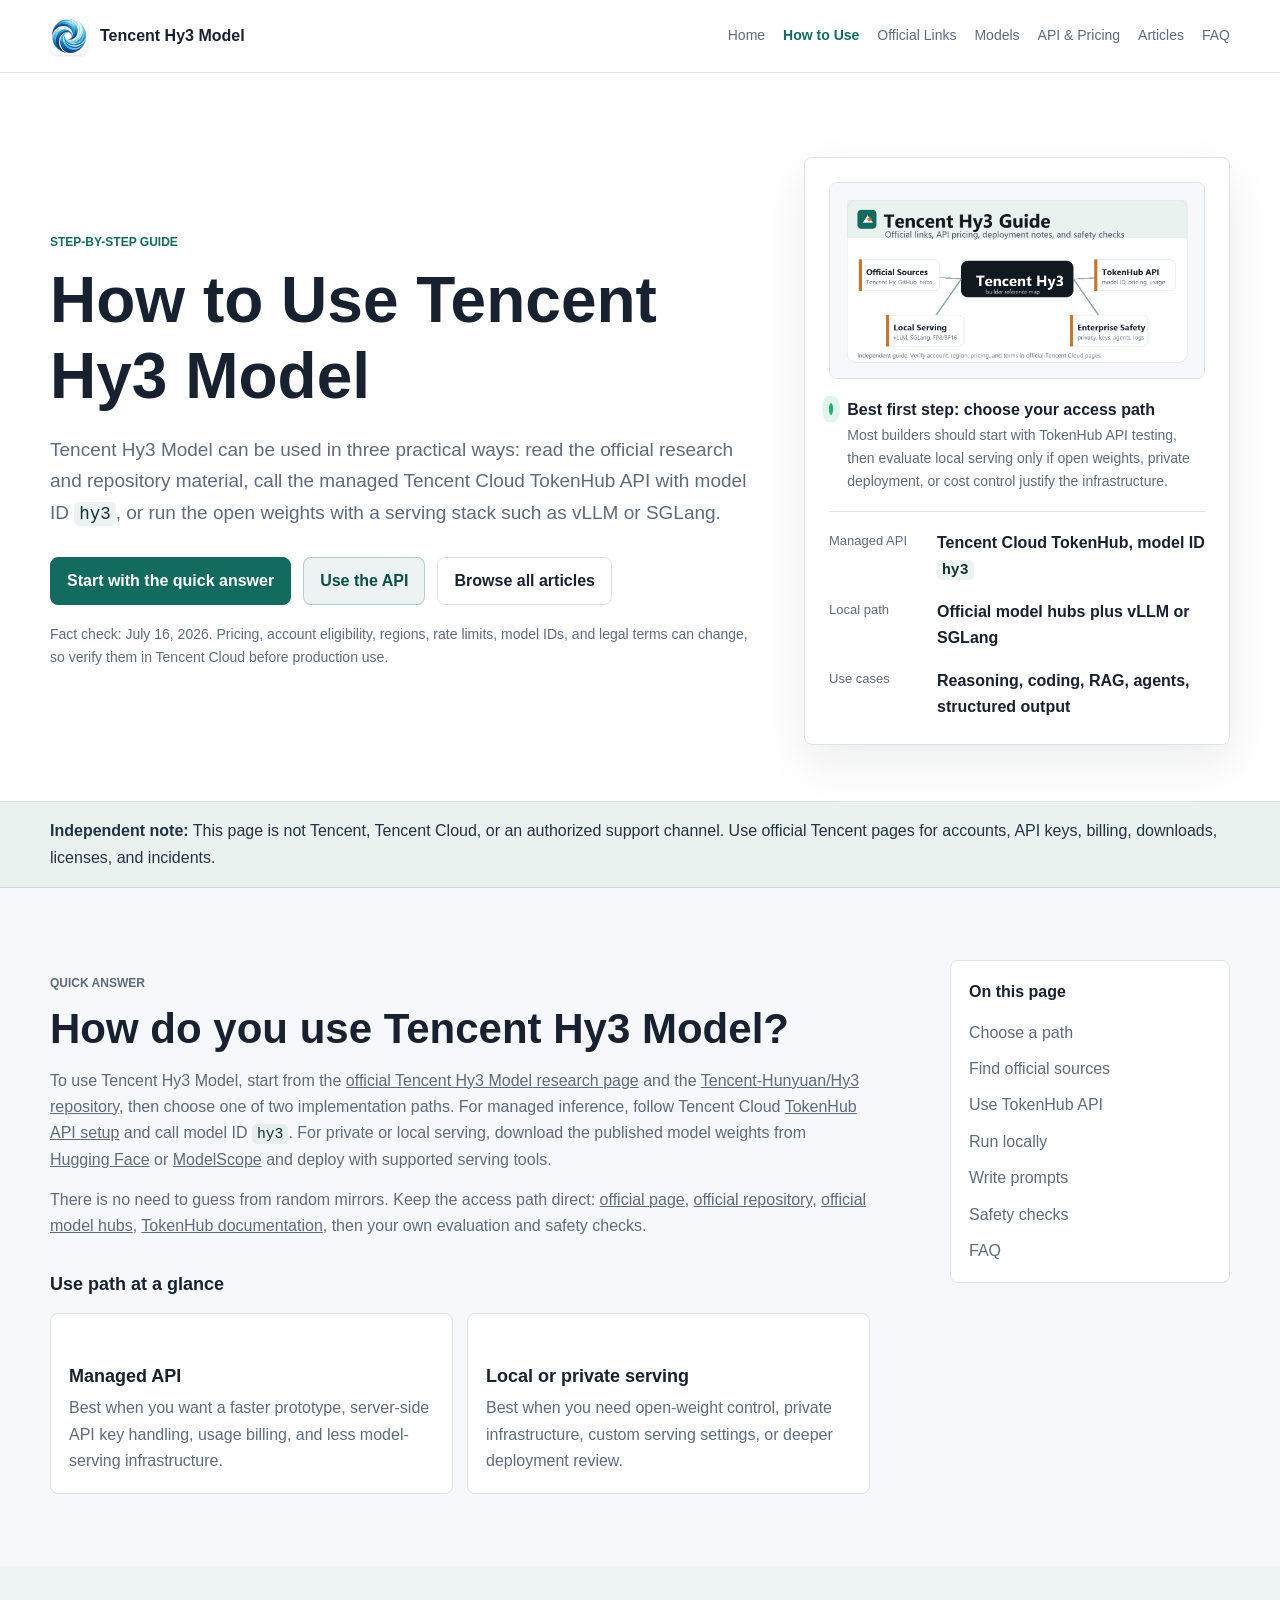
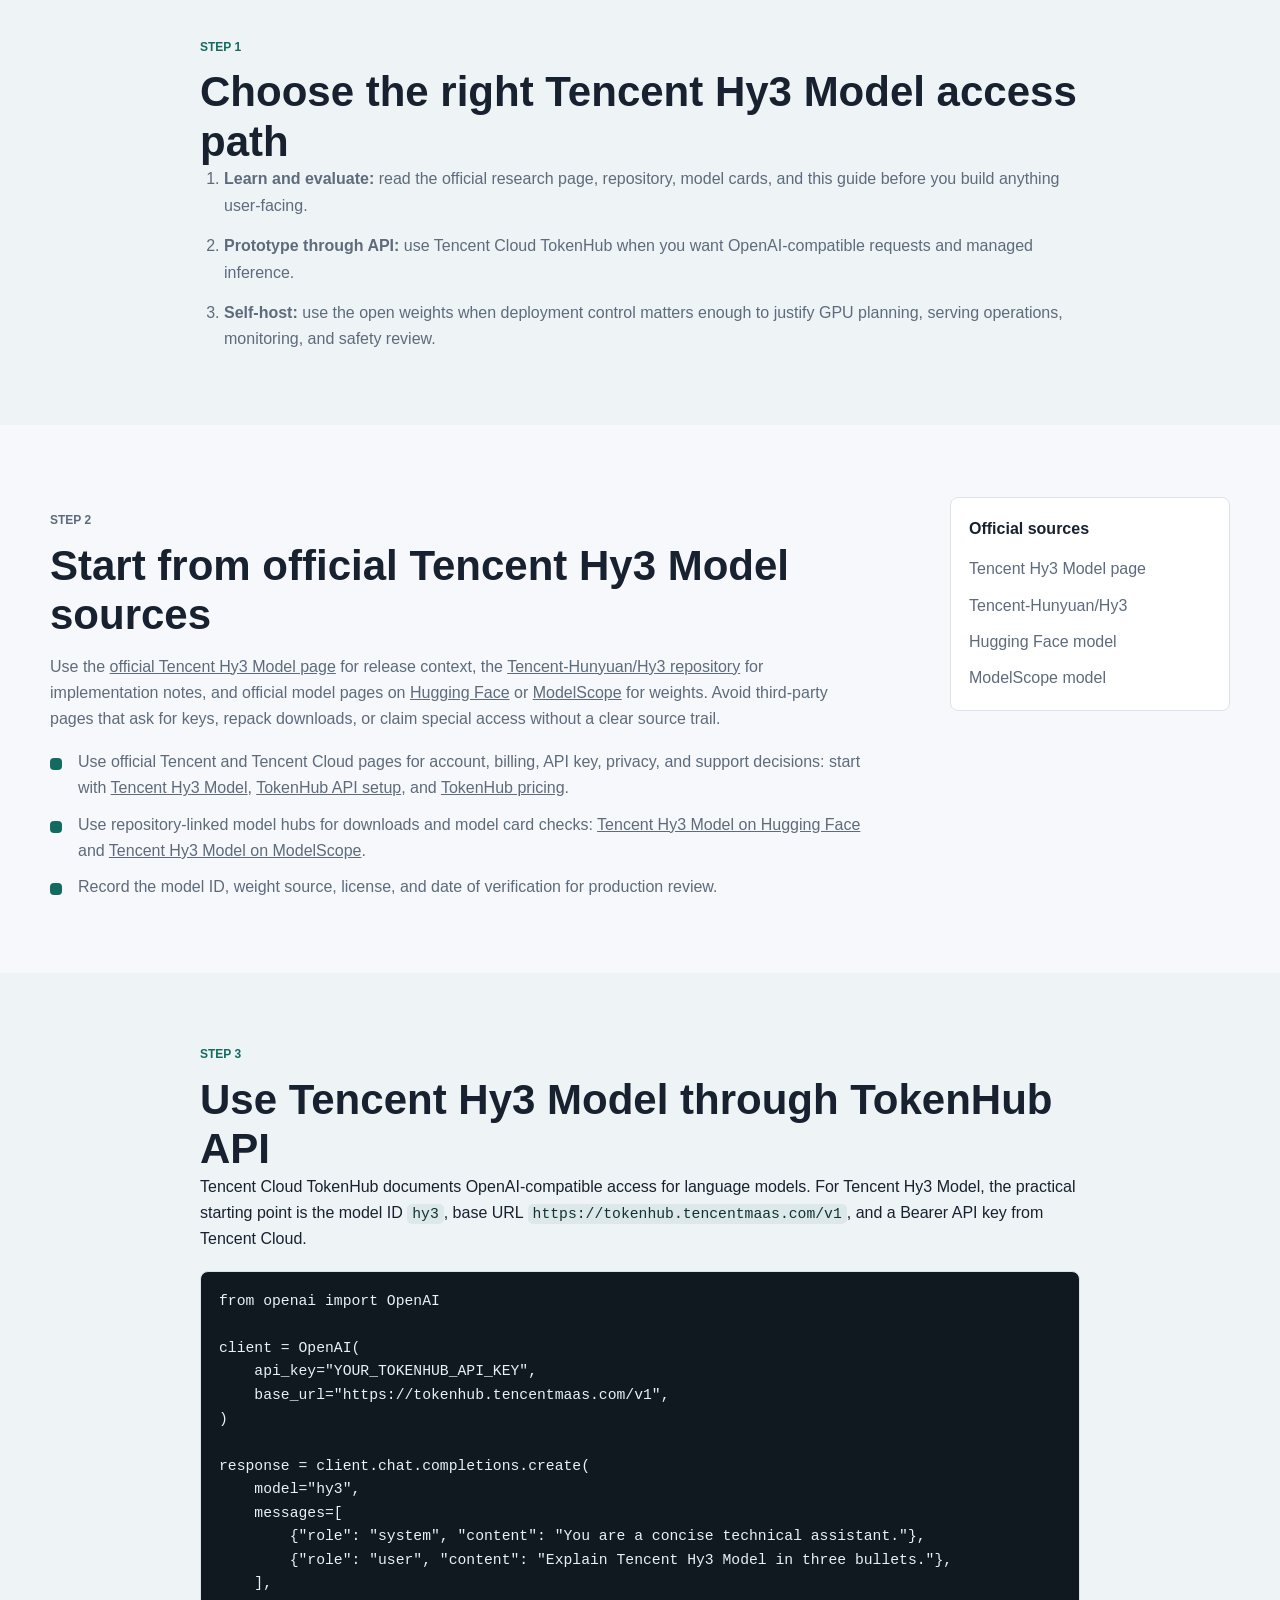
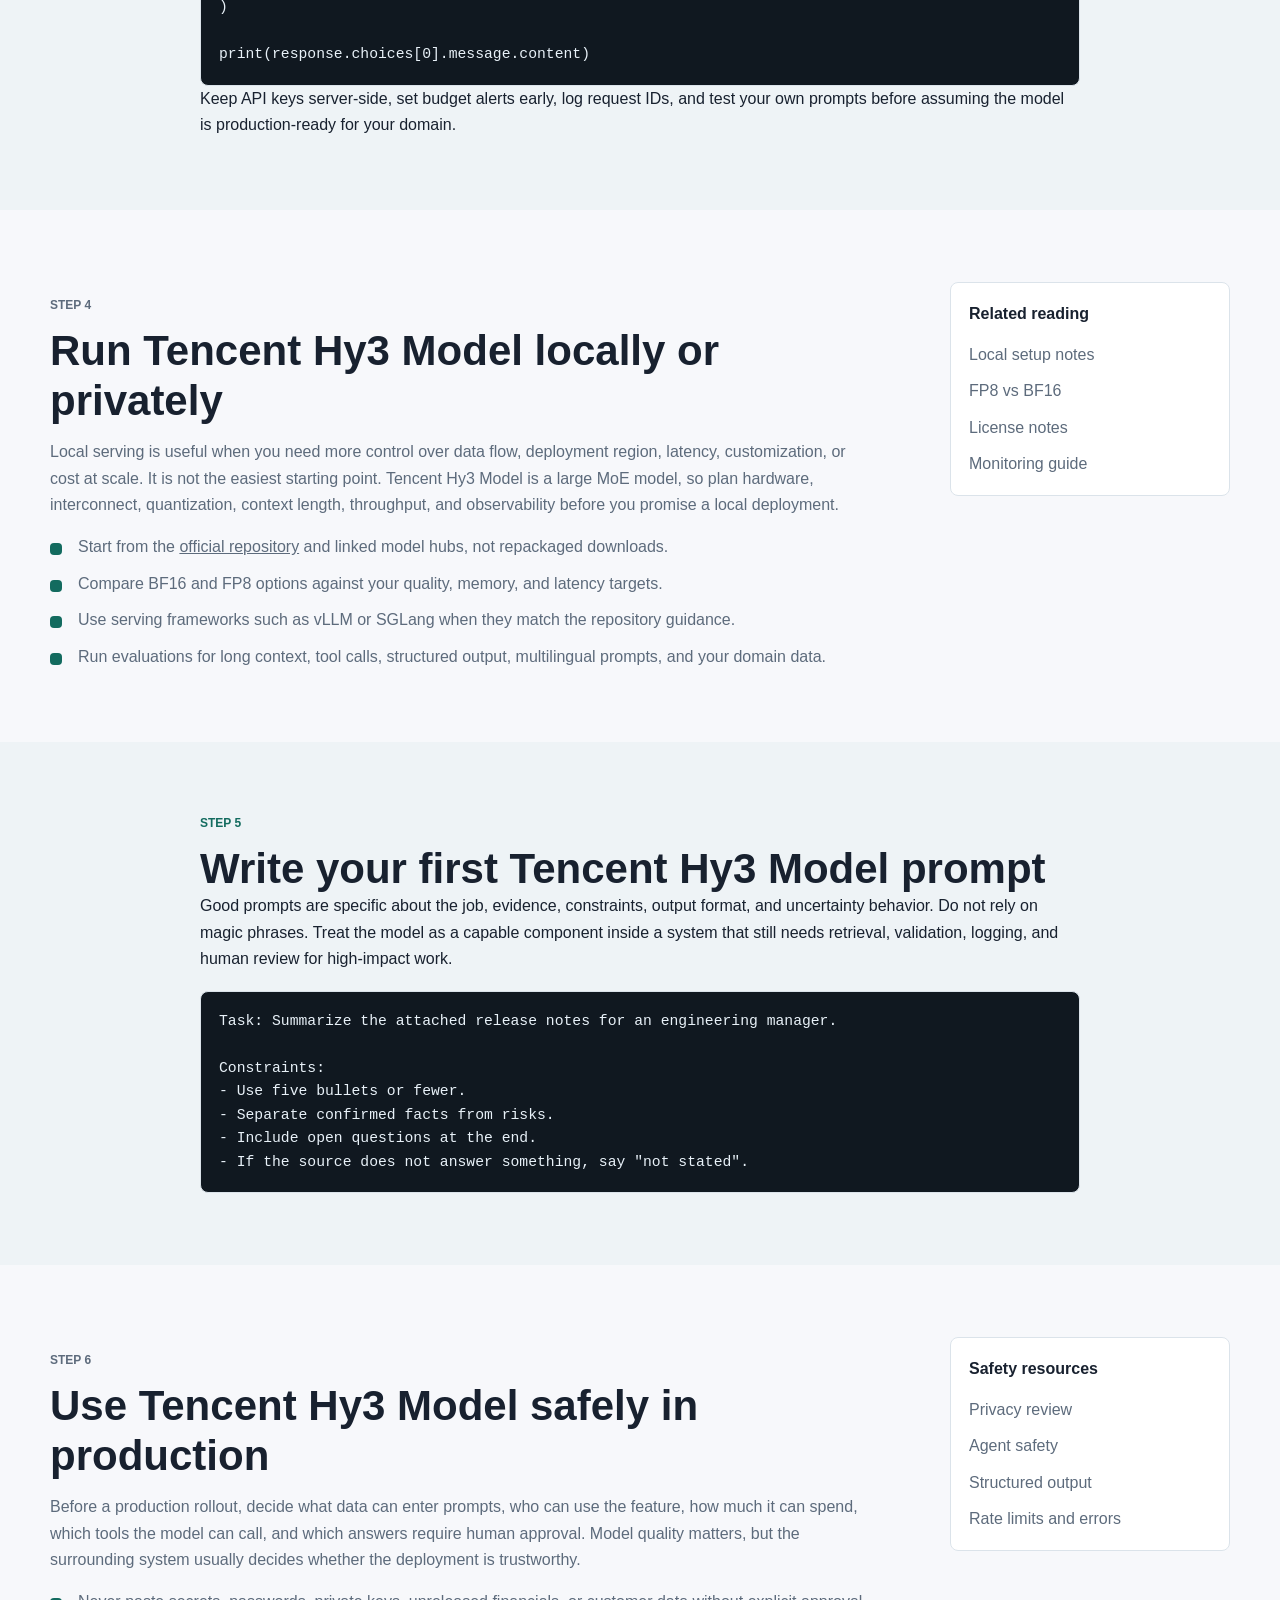
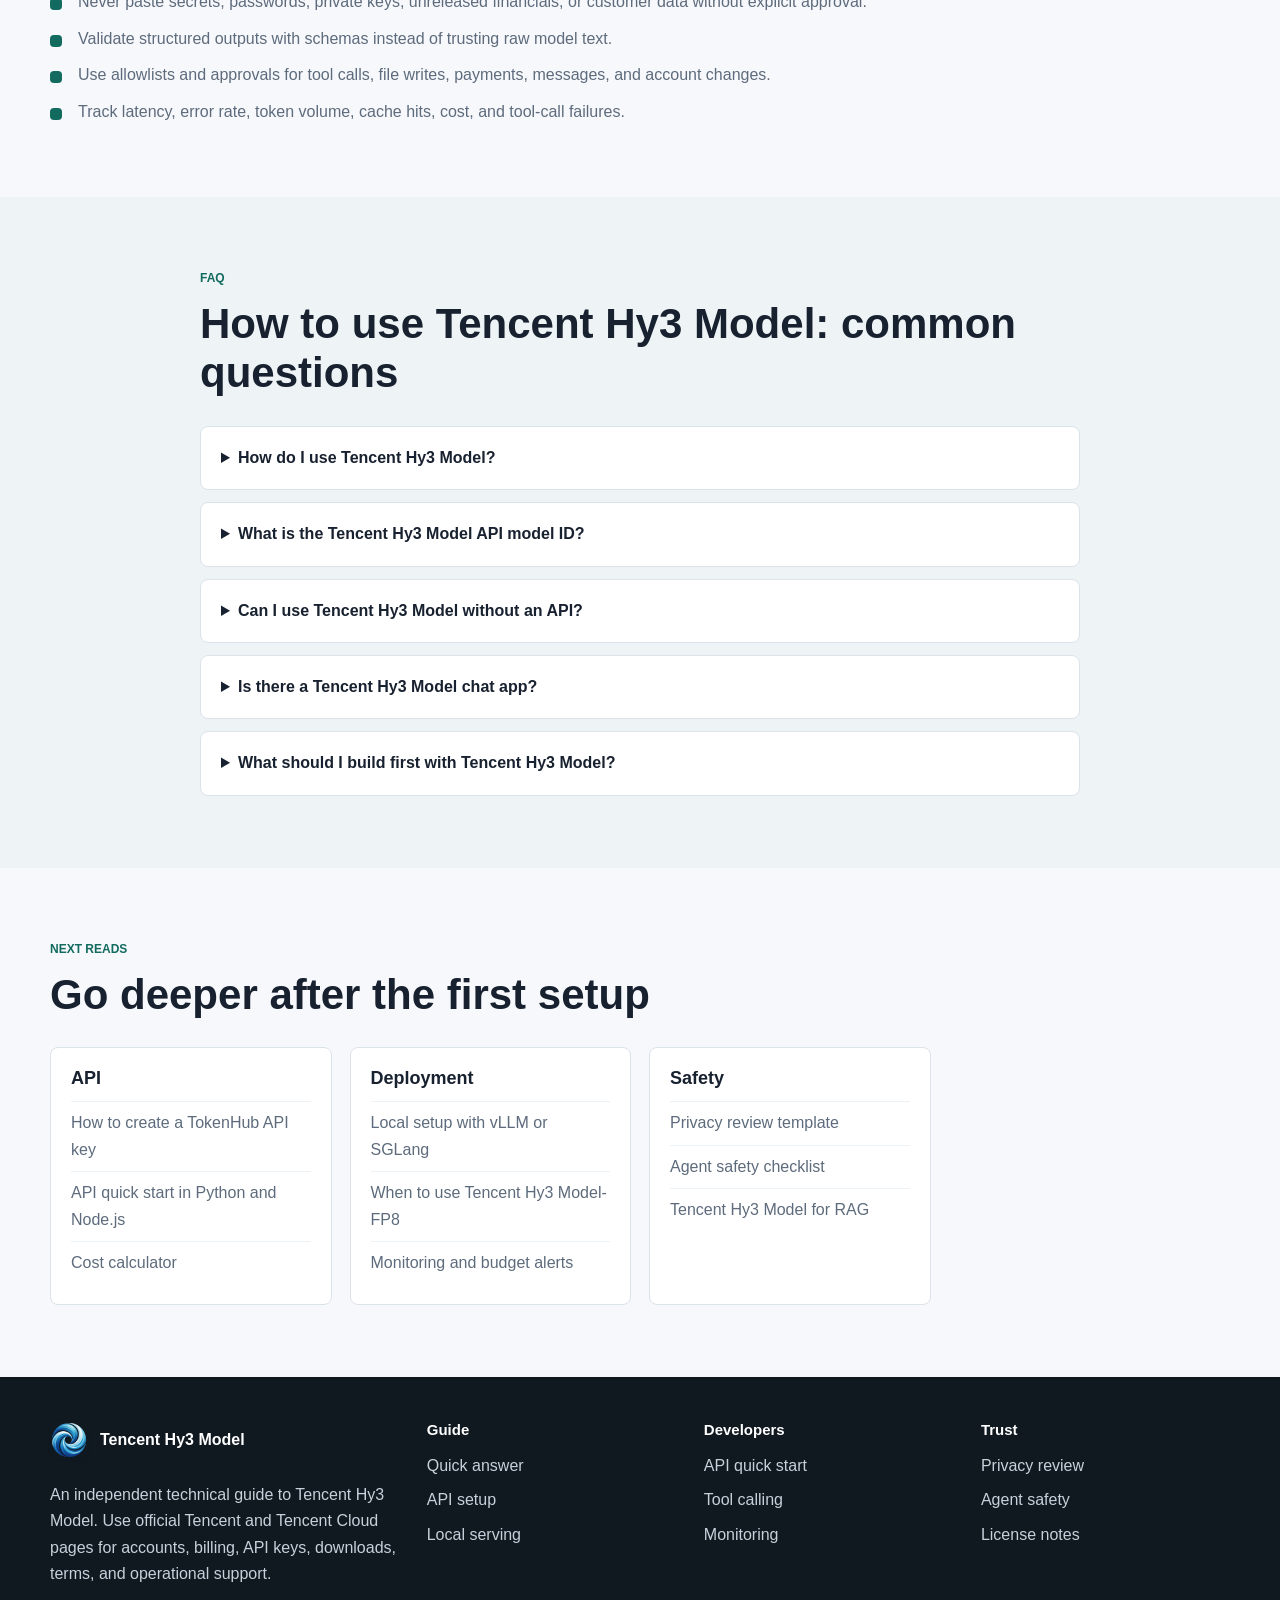
==== guide/how-to-use-tencent-hy3-model/index.html @ b595f9d3 "Use site icon for brand logo" ====
<!doctype html>
<html lang="en">
<head>
  <meta charset="utf-8">
  <meta name="viewport" content="width=device-width, initial-scale=1">
  <title>How to Use Tencent Hy3 Model</title>
  <meta name="description" content="Learn how to use Tencent Hy3 Model through official links, TokenHub API, open weights, local serving, prompts, safety checks, and next steps.">
  <meta name="author" content="Tencent Hy3 Model Guide">
  <meta name="robots" content="index, follow, max-image-preview:large">
  <meta name="theme-color" content="#136b5f">
  <link rel="icon" type="image/png" href="/icon.png">
  <link rel="apple-touch-icon" href="/icon.png">
  <link rel="canonical" href="https://hy3model.com/guide/how-to-use-tencent-hy3-model/">
  <meta property="og:type" content="article">
  <meta property="og:title" content="How to Use Tencent Hy3 Model">
  <meta property="og:description" content="A practical guide to Tencent Hy3 Model access paths, TokenHub API calls, local serving, prompting, and safety checks.">
  <meta property="og:url" content="https://hy3model.com/guide/how-to-use-tencent-hy3-model/">
  <meta property="og:site_name" content="Tencent Hy3 Model Guide">
  <meta property="og:image" content="https://hy3model.com/assets/tencent-hy3-guide-og.png">
  <meta property="og:image:width" content="1200">
  <meta property="og:image:height" content="630">
  <meta property="og:image:alt" content="Tencent Hy3 Model guide access map for official sources, API, local serving, and enterprise safety">
  <meta property="article:modified_time" content="2026-07-16">
  <meta name="twitter:card" content="summary_large_image">
  <meta name="twitter:title" content="How to Use Tencent Hy3 Model">
  <meta name="twitter:description" content="Use Tencent Hy3 Model through official sources, TokenHub API, open weights, local serving, and safe production checks.">
  <meta name="twitter:image" content="https://hy3model.com/assets/tencent-hy3-guide-og.png">
  <meta name="twitter:image:alt" content="Tencent Hy3 Model guide access map for official sources, API, local serving, and enterprise safety">
  <link rel="stylesheet" href="../../styles.css?v=20260716-logo">
  <script type="application/ld+json">
    {
      "@context": "https://schema.org",
      "@graph": [
        {
          "@type": "Article",
          "@id": "https://hy3model.com/guide/how-to-use-tencent-hy3-model/#article",
          "headline": "How to Use Tencent Hy3 Model",
          "description": "Learn how to use Tencent Hy3 Model through official links, TokenHub API, open weights, local serving, prompts, safety checks, and next steps.",
          "url": "https://hy3model.com/guide/how-to-use-tencent-hy3-model/",
          "dateModified": "2026-07-16",
          "author": {
            "@type": "Organization",
            "name": "Tencent Hy3 Model Guide"
          },
          "publisher": {
            "@type": "Organization",
            "name": "Tencent Hy3 Model Guide"
          },
          "image": "https://hy3model.com/assets/tencent-hy3-guide-og.png",
          "inLanguage": "en",
          "isPartOf": {
            "@id": "https://hy3model.com/#website"
          }
        },
        {
          "@type": "BreadcrumbList",
          "@id": "https://hy3model.com/guide/how-to-use-tencent-hy3-model/#breadcrumbs",
          "itemListElement": [
            {
              "@type": "ListItem",
              "position": 1,
              "name": "Tencent Hy3 Model Guide",
              "item": "https://hy3model.com/"
            },
            {
              "@type": "ListItem",
              "position": 2,
              "name": "How to Use Tencent Hy3 Model",
              "item": "https://hy3model.com/guide/how-to-use-tencent-hy3-model/"
            }
          ]
        },
        {
          "@type": "FAQPage",
          "@id": "https://hy3model.com/guide/how-to-use-tencent-hy3-model/#faq",
          "mainEntity": [
            {
              "@type": "Question",
              "name": "How do I use Tencent Hy3 Model?",
              "acceptedAnswer": {
                "@type": "Answer",
                "text": "Use Tencent Hy3 Model through the official research page and repository for model information, Tencent Cloud TokenHub for managed API access, or the official model hubs and serving frameworks for local deployment."
              }
            },
            {
              "@type": "Question",
              "name": "What model ID should I use for Tencent Hy3 Model API calls?",
              "acceptedAnswer": {
                "@type": "Answer",
                "text": "Tencent Cloud TokenHub documentation lists hy3 as the model ID for Tencent Hy3 Model. Recheck the current TokenHub documentation before production use."
              }
            },
            {
              "@type": "Question",
              "name": "Can Tencent Hy3 Model run locally?",
              "acceptedAnswer": {
                "@type": "Answer",
                "text": "Yes, Tencent Hy3 Model can be served locally from the published model resources, but it is a large 295B-parameter MoE model and requires serious infrastructure planning."
              }
            }
          ]
        }
      ]
    }
  </script>
</head>
<body>
  <a class="skip-link" href="#main">Skip to content</a>

  <header class="site-header">
    <div class="container header-inner">
      <a class="brand" href="../../" aria-label="Tencent Hy3 Model home">
        <span class="brand-mark" aria-hidden="true"></span>
        <span>
          <strong>Tencent Hy3 Model</strong>
        </span>
      </a>

      <button class="menu-button" type="button" aria-expanded="false" aria-controls="site-nav">
        <span></span>
        <span></span>
        <span></span>
      </button>

      <nav class="site-nav" id="site-nav" aria-label="Primary navigation">
        <a href="../../">Home</a>
        <a href="./" aria-current="page">How to Use</a>
        <a href="../../index.html#official-links">Official Links</a>
        <a href="../../index.html#models">Models</a>
        <a href="../../index.html#api-pricing">API & Pricing</a>
        <a href="../../articles.html">Articles</a>
        <a href="#faq">FAQ</a>
      </nav>
    </div>
  </header>

  <main id="main">
    <section class="hero article-hero">
      <div class="container hero-grid">
        <div class="hero-copy">
          <p class="eyebrow">Step-by-step guide</p>
          <h1>How to Use Tencent Hy3 Model</h1>
          <p class="hero-summary">Tencent Hy3 Model can be used in three practical ways: read the official research and repository material, call the managed Tencent Cloud TokenHub API with model ID <code>hy3</code>, or run the open weights with a serving stack such as vLLM or SGLang.</p>
          <div class="hero-actions" aria-label="Primary actions">
            <a class="button primary" href="#quick-answer">Start with the quick answer</a>
            <a class="button secondary" href="#api">Use the API</a>
            <a class="button ghost" href="../../articles.html">Browse all articles</a>
          </div>
          <p class="verification">Fact check: July 16, 2026. Pricing, account eligibility, regions, rate limits, model IDs, and legal terms can change, so verify them in Tencent Cloud before production use.</p>
        </div>

        <aside class="hero-panel" aria-label="Tencent Hy3 Model use paths">
          <img class="hero-visual" src="../../assets/tencent-hy3-guide-og.png" width="1200" height="630" alt="Tencent Hy3 Model guide access map showing official sources, API, local serving, and enterprise safety" decoding="async" fetchpriority="high">
          <div class="status-card">
            <span class="status-dot"></span>
            <div>
              <strong>Best first step: choose your access path</strong>
              <p>Most builders should start with TokenHub API testing, then evaluate local serving only if open weights, private deployment, or cost control justify the infrastructure.</p>
            </div>
          </div>
          <dl class="quick-facts">
            <div>
              <dt>Managed API</dt>
              <dd>Tencent Cloud TokenHub, model ID <code>hy3</code></dd>
            </div>
            <div>
              <dt>Local path</dt>
              <dd>Official model hubs plus vLLM or SGLang</dd>
            </div>
            <div>
              <dt>Use cases</dt>
              <dd>Reasoning, coding, RAG, agents, structured output</dd>
            </div>
          </dl>
        </aside>
      </div>
    </section>

    <section class="notice-band">
      <div class="container">
        <strong>Independent note:</strong>
        <span>This page is not Tencent, Tencent Cloud, or an authorized support channel. Use official Tencent pages for accounts, API keys, billing, downloads, licenses, and incidents.</span>
      </div>
    </section>

    <section class="section" id="quick-answer">
      <div class="container content-layout">
        <article class="article-flow">
          <p class="eyebrow">Quick Answer</p>
          <h2>How do you use Tencent Hy3 Model?</h2>
          <p>To use Tencent Hy3 Model, start from the <a href="https://hy.tencent.com/research/hy3">official Tencent Hy3 Model research page</a> and the <a href="https://github.com/Tencent-Hunyuan/Hy3">Tencent-Hunyuan/Hy3 repository</a>, then choose one of two implementation paths. For managed inference, follow Tencent Cloud <a href="https://cloud.tencent.com/document/product/1823/130058">TokenHub API setup</a> and call model ID <code>hy3</code>. For private or local serving, download the published model weights from <a href="https://huggingface.co/tencent/Hy3">Hugging Face</a> or <a href="https://modelscope.cn/models/Tencent-Hunyuan/Hy3">ModelScope</a> and deploy with supported serving tools.</p>
          <p>There is no need to guess from random mirrors. Keep the access path direct: <a href="https://hy.tencent.com/research/hy3">official page</a>, <a href="https://github.com/Tencent-Hunyuan/Hy3">official repository</a>, <a href="https://huggingface.co/tencent/Hy3">official model hubs</a>, <a href="https://cloud.tencent.com/document/product/1823/130058">TokenHub documentation</a>, then your own evaluation and safety checks.</p>
          <h3>Use path at a glance</h3>
          <div class="route-grid">
            <article>
              <h3>Managed API</h3>
              <p>Best when you want a faster prototype, server-side API key handling, usage billing, and less model-serving infrastructure.</p>
            </article>
            <article>
              <h3>Local or private serving</h3>
              <p>Best when you need open-weight control, private infrastructure, custom serving settings, or deeper deployment review.</p>
            </article>
          </div>
        </article>
        <aside class="sidebar" aria-label="On this page">
          <strong>On this page</strong>
          <a href="#choose">Choose a path</a>
          <a href="#official">Find official sources</a>
          <a href="#api">Use TokenHub API</a>
          <a href="#local">Run locally</a>
          <a href="#prompts">Write prompts</a>
          <a href="#safety">Safety checks</a>
          <a href="#faq">FAQ</a>
        </aside>
      </div>
    </section>

    <section class="section muted" id="choose">
      <div class="container narrow">
        <p class="eyebrow">Step 1</p>
        <h2>Choose the right Tencent Hy3 Model access path</h2>
        <ol class="number-list">
          <li><strong>Learn and evaluate:</strong> read the official research page, repository, model cards, and this guide before you build anything user-facing.</li>
          <li><strong>Prototype through API:</strong> use Tencent Cloud TokenHub when you want OpenAI-compatible requests and managed inference.</li>
          <li><strong>Self-host:</strong> use the open weights when deployment control matters enough to justify GPU planning, serving operations, monitoring, and safety review.</li>
        </ol>
      </div>
    </section>

    <section class="section" id="official">
      <div class="container content-layout">
        <article class="article-flow">
          <p class="eyebrow">Step 2</p>
          <h2>Start from official Tencent Hy3 Model sources</h2>
          <p>Use the <a href="https://hy.tencent.com/research/hy3">official Tencent Hy3 Model page</a> for release context, the <a href="https://github.com/Tencent-Hunyuan/Hy3">Tencent-Hunyuan/Hy3 repository</a> for implementation notes, and official model pages on <a href="https://huggingface.co/tencent/Hy3">Hugging Face</a> or <a href="https://modelscope.cn/models/Tencent-Hunyuan/Hy3">ModelScope</a> for weights. Avoid third-party pages that ask for keys, repack downloads, or claim special access without a clear source trail.</p>
          <ul class="check-list">
            <li>Use official Tencent and Tencent Cloud pages for account, billing, API key, privacy, and support decisions: start with <a href="https://hy.tencent.com/research/hy3">Tencent Hy3 Model</a>, <a href="https://cloud.tencent.com/document/product/1823/130058">TokenHub API setup</a>, and <a href="https://cloud.tencent.com/document/product/1823/130055">TokenHub pricing</a>.</li>
            <li>Use repository-linked model hubs for downloads and model card checks: <a href="https://huggingface.co/tencent/Hy3">Tencent Hy3 Model on Hugging Face</a> and <a href="https://modelscope.cn/models/Tencent-Hunyuan/Hy3">Tencent Hy3 Model on ModelScope</a>.</li>
            <li>Record the model ID, weight source, license, and date of verification for production review.</li>
          </ul>
        </article>
        <aside class="sidebar" aria-label="Official sources">
          <strong>Official sources</strong>
          <a href="https://hy.tencent.com/research/hy3">Tencent Hy3 Model page</a>
          <a href="https://github.com/Tencent-Hunyuan/Hy3">Tencent-Hunyuan/Hy3</a>
          <a href="https://huggingface.co/tencent/Hy3">Hugging Face model</a>
          <a href="https://modelscope.cn/models/Tencent-Hunyuan/Hy3">ModelScope model</a>
        </aside>
      </div>
    </section>

    <section class="section muted" id="api">
      <div class="container narrow">
        <p class="eyebrow">Step 3</p>
        <h2>Use Tencent Hy3 Model through TokenHub API</h2>
        <p>Tencent Cloud TokenHub documents OpenAI-compatible access for language models. For Tencent Hy3 Model, the practical starting point is the model ID <code>hy3</code>, base URL <code>https://tokenhub.tencentmaas.com/v1</code>, and a Bearer API key from Tencent Cloud.</p>
        <pre><code>from openai import OpenAI

client = OpenAI(
    api_key="YOUR_TOKENHUB_API_KEY",
    base_url="https://tokenhub.tencentmaas.com/v1",
)

response = client.chat.completions.create(
    model="hy3",
    messages=[
        {"role": "system", "content": "You are a concise technical assistant."},
        {"role": "user", "content": "Explain Tencent Hy3 Model in three bullets."},
    ],
)

print(response.choices[0].message.content)</code></pre>
        <p>Keep API keys server-side, set budget alerts early, log request IDs, and test your own prompts before assuming the model is production-ready for your domain.</p>
      </div>
    </section>

    <section class="section" id="local">
      <div class="container content-layout">
        <article class="article-flow">
          <p class="eyebrow">Step 4</p>
          <h2>Run Tencent Hy3 Model locally or privately</h2>
          <p>Local serving is useful when you need more control over data flow, deployment region, latency, customization, or cost at scale. It is not the easiest starting point. Tencent Hy3 Model is a large MoE model, so plan hardware, interconnect, quantization, context length, throughput, and observability before you promise a local deployment.</p>
          <ul class="check-list">
            <li>Start from the <a href="https://github.com/Tencent-Hunyuan/Hy3">official repository</a> and linked model hubs, not repackaged downloads.</li>
            <li>Compare BF16 and FP8 options against your quality, memory, and latency targets.</li>
            <li>Use serving frameworks such as vLLM or SGLang when they match the repository guidance.</li>
            <li>Run evaluations for long context, tool calls, structured output, multilingual prompts, and your domain data.</li>
          </ul>
        </article>
        <aside class="sidebar" aria-label="Local deployment links">
          <strong>Related reading</strong>
          <a href="../../articles.html#local-setup">Local setup notes</a>
          <a href="../../articles.html#fp8-vs-bf16">FP8 vs BF16</a>
          <a href="../../articles.html#license-notes">License notes</a>
          <a href="../../articles.html#monitoring">Monitoring guide</a>
        </aside>
      </div>
    </section>

    <section class="section muted" id="prompts">
      <div class="container narrow">
        <p class="eyebrow">Step 5</p>
        <h2>Write your first Tencent Hy3 Model prompt</h2>
        <p>Good prompts are specific about the job, evidence, constraints, output format, and uncertainty behavior. Do not rely on magic phrases. Treat the model as a capable component inside a system that still needs retrieval, validation, logging, and human review for high-impact work.</p>
        <pre><code>Task: Summarize the attached release notes for an engineering manager.

Constraints:
- Use five bullets or fewer.
- Separate confirmed facts from risks.
- Include open questions at the end.
- If the source does not answer something, say "not stated".</code></pre>
      </div>
    </section>

    <section class="section" id="safety">
      <div class="container content-layout">
        <article class="article-flow">
          <p class="eyebrow">Step 6</p>
          <h2>Use Tencent Hy3 Model safely in production</h2>
          <p>Before a production rollout, decide what data can enter prompts, who can use the feature, how much it can spend, which tools the model can call, and which answers require human approval. Model quality matters, but the surrounding system usually decides whether the deployment is trustworthy.</p>
          <ul class="check-list">
            <li>Never paste secrets, passwords, private keys, unreleased financials, or customer data without explicit approval.</li>
            <li>Validate structured outputs with schemas instead of trusting raw model text.</li>
            <li>Use allowlists and approvals for tool calls, file writes, payments, messages, and account changes.</li>
            <li>Track latency, error rate, token volume, cache hits, cost, and tool-call failures.</li>
          </ul>
        </article>
        <aside class="sidebar" aria-label="Safety resources">
          <strong>Safety resources</strong>
          <a href="../../articles.html#privacy-review">Privacy review</a>
          <a href="../../articles.html#agent-safety">Agent safety</a>
          <a href="../../articles.html#tools-structured-output">Structured output</a>
          <a href="../../articles.html#rate-errors">Rate limits and errors</a>
        </aside>
      </div>
    </section>

    <section class="section muted" id="faq">
      <div class="container narrow">
        <div class="section-heading">
          <p class="eyebrow">FAQ</p>
          <h2>How to use Tencent Hy3 Model: common questions</h2>
        </div>
        <div class="faq-list">
          <details>
            <summary>How do I use Tencent Hy3 Model?</summary>
            <p>Use the <a href="https://hy.tencent.com/research/hy3">official Tencent Hy3 Model page</a> and <a href="https://github.com/Tencent-Hunyuan/Hy3">repository</a> for source material, <a href="https://cloud.tencent.com/document/product/1823/130058">TokenHub API</a> for managed inference, or official model hubs such as <a href="https://huggingface.co/tencent/Hy3">Hugging Face</a> and <a href="https://modelscope.cn/models/Tencent-Hunyuan/Hy3">ModelScope</a> for local deployment.</p>
          </details>
          <details>
            <summary>What is the Tencent Hy3 Model API model ID?</summary>
            <p>Tencent Cloud <a href="https://cloud.tencent.com/document/product/1823/130058">TokenHub documentation</a> lists <code>hy3</code> as the model ID. Recheck current TokenHub documentation before production use.</p>
          </details>
          <details>
            <summary>Can I use Tencent Hy3 Model without an API?</summary>
            <p>Yes, if you use the published open weights and have suitable infrastructure. For many teams, the managed API is the faster first test.</p>
          </details>
          <details>
            <summary>Is there a Tencent Hy3 Model chat app?</summary>
            <p>This guide does not confirm a dedicated consumer chat app. Use official Tencent pages to verify any product surface before signing in or entering data.</p>
          </details>
          <details>
            <summary>What should I build first with Tencent Hy3 Model?</summary>
            <p>Start with a low-risk workflow such as summarization, internal Q&A, classification, extraction, or code-review assistance, then add evaluation and monitoring before expanding.</p>
          </details>
        </div>
      </div>
    </section>

    <section class="section" id="next">
      <div class="container">
        <div class="section-heading">
          <p class="eyebrow">Next Reads</p>
          <h2>Go deeper after the first setup</h2>
        </div>
        <div class="link-columns">
          <div>
            <h3>API</h3>
            <a href="../../articles.html#api-key">How to create a TokenHub API key</a>
            <a href="../../articles.html#api-quick-start">API quick start in Python and Node.js</a>
            <a href="../../articles.html#cost-calculator">Cost calculator</a>
          </div>
          <div>
            <h3>Deployment</h3>
            <a href="../../articles.html#local-setup">Local setup with vLLM or SGLang</a>
            <a href="../../articles.html#fp8-vs-bf16">When to use Tencent Hy3 Model-FP8</a>
            <a href="../../articles.html#monitoring">Monitoring and budget alerts</a>
          </div>
          <div>
            <h3>Safety</h3>
            <a href="../../articles.html#privacy-review">Privacy review template</a>
            <a href="../../articles.html#agent-safety">Agent safety checklist</a>
            <a href="../../articles.html#rag">Tencent Hy3 Model for RAG</a>
          </div>
        </div>
      </div>
    </section>
  </main>

  <footer class="site-footer">
    <div class="container footer-grid">
      <div>
        <a class="brand footer-brand" href="../../">
          <span class="brand-mark" aria-hidden="true"></span>
          <span>
            <strong>Tencent Hy3 Model</strong>
          </span>
        </a>
        <p>An independent technical guide to Tencent Hy3 Model. Use official Tencent and Tencent Cloud pages for accounts, billing, API keys, downloads, terms, and operational support.</p>
      </div>
      <nav aria-label="Guide links">
        <h3>Guide</h3>
        <a href="#quick-answer">Quick answer</a>
        <a href="#api">API setup</a>
        <a href="#local">Local serving</a>
      </nav>
      <nav aria-label="Developer links">
        <h3>Developers</h3>
        <a href="../../articles.html#api-quick-start">API quick start</a>
        <a href="../../articles.html#tools-structured-output">Tool calling</a>
        <a href="../../articles.html#monitoring">Monitoring</a>
      </nav>
      <nav aria-label="Trust links">
        <h3>Trust</h3>
        <a href="../../articles.html#privacy-review">Privacy review</a>
        <a href="../../articles.html#agent-safety">Agent safety</a>
        <a href="../../articles.html#license-notes">License notes</a>
      </nav>
    </div>
  </footer>

  <script src="../../scripts.js"></script>
</body>
</html>
---- styles.css ----
:root {
  --bg: #f7f8fb;
  --surface: #ffffff;
  --surface-muted: #eef3f6;
  --text: #18212f;
  --muted: #5d6b7c;
  --line: #dbe3ea;
  --primary: #136b5f;
  --primary-strong: #0b4f47;
  --accent: #c6762f;
  --ink: #101820;
  --shadow: 0 18px 48px rgba(16, 24, 32, 0.08);
  --radius: 8px;
  --container: 1180px;
}

* {
  box-sizing: border-box;
}

html {
  scroll-behavior: smooth;
}

body {
  margin: 0;
  color: var(--text);
  background: var(--bg);
  font-family: Inter, "Segoe UI", "Microsoft YaHei", Arial, sans-serif;
  line-height: 1.65;
  overflow-x: hidden;
}

a {
  color: inherit;
}

a,
button,
code,
td,
th {
  overflow-wrap: anywhere;
}

.skip-link {
  position: absolute;
  left: 12px;
  top: -80px;
  z-index: 20;
  padding: 10px 14px;
  background: var(--ink);
  color: #fff;
  text-decoration: none;
  border-radius: var(--radius);
}

.skip-link:focus {
  top: 12px;
}

.container {
  width: min(100% - 32px, var(--container));
  margin: 0 auto;
}

.narrow {
  width: min(100% - 32px, 880px);
}

.site-header {
  position: sticky;
  top: 0;
  z-index: 10;
  background: rgba(255, 255, 255, 0.92);
  border-bottom: 1px solid var(--line);
  backdrop-filter: blur(14px);
}

.header-inner {
  min-height: 72px;
  display: flex;
  align-items: center;
  justify-content: space-between;
  gap: 24px;
}

.brand {
  display: inline-flex;
  align-items: center;
  gap: 12px;
  text-decoration: none;
}

.brand-mark {
  width: 38px;
  height: 38px;
  display: inline-block;
  border-radius: 8px;
  background: url("/icon.png") center / cover no-repeat;
  box-shadow: 0 1px 2px rgba(15, 23, 42, 0.12);
  flex: 0 0 auto;
}

.brand strong,
.brand small {
  display: block;
}

.brand strong {
  font-size: 16px;
}

.brand small {
  margin-top: -2px;
  color: var(--muted);
  font-size: 12px;
}

.site-nav {
  display: flex;
  align-items: center;
  gap: 18px;
  color: var(--muted);
  font-size: 14px;
}

.site-nav a {
  text-decoration: none;
}

.site-nav a:hover {
  color: var(--primary);
}

.site-nav a[aria-current="page"] {
  color: var(--primary);
  font-weight: 800;
}

.menu-button {
  width: 42px;
  height: 42px;
  display: none;
  border: 1px solid var(--line);
  border-radius: var(--radius);
  background: #fff;
  padding: 9px;
}

.menu-button span {
  display: block;
  height: 2px;
  margin: 5px 0;
  background: var(--ink);
}

.hero {
  padding: 84px 0 56px;
  background: #fff;
  border-bottom: 1px solid var(--line);
}

.hero-grid {
  display: grid;
  grid-template-columns: minmax(0, 1.25fr) minmax(310px, 0.75fr);
  gap: 44px;
  align-items: center;
}

.eyebrow {
  margin: 0 0 10px;
  color: var(--primary);
  font-size: 12px;
  font-weight: 800;
  letter-spacing: 0;
  text-transform: uppercase;
}

h1,
h2,
h3 {
  margin: 0;
  line-height: 1.18;
  letter-spacing: 0;
}

h1 {
  max-width: 820px;
  font-size: 64px;
}

h2 {
  font-size: 42px;
}

h3 {
  font-size: 18px;
}

p {
  margin: 0;
}

code {
  padding: 2px 5px;
  border-radius: 5px;
  color: #12322f;
  background: rgba(19, 107, 95, 0.08);
  font-family: "SFMono-Regular", Consolas, "Liberation Mono", monospace;
  font-size: 0.92em;
}

pre {
  max-width: 100%;
  overflow-x: auto;
  margin: 18px 0 0;
  padding: 18px;
  border: 1px solid var(--line);
  border-radius: var(--radius);
  background: #101820;
}

pre code {
  display: block;
  padding: 0;
  color: #e8f1f8;
  background: transparent;
  line-height: 1.6;
}

.hero-summary {
  max-width: 760px;
  margin-top: 20px;
  color: var(--muted);
  font-size: 19px;
}

.hero-actions {
  display: flex;
  flex-wrap: wrap;
  gap: 12px;
  margin-top: 28px;
}

.button {
  min-height: 44px;
  display: inline-flex;
  align-items: center;
  justify-content: center;
  text-align: center;
  padding: 10px 16px;
  border: 1px solid var(--line);
  border-radius: var(--radius);
  font-weight: 750;
  text-decoration: none;
}

.button.primary {
  color: #fff;
  border-color: var(--primary);
  background: var(--primary);
}

.button.secondary {
  color: var(--primary-strong);
  border-color: rgba(19, 107, 95, 0.28);
  background: rgba(19, 107, 95, 0.08);
}

.button.ghost {
  background: #fff;
}

.verification {
  margin-top: 18px;
  color: var(--muted);
  font-size: 14px;
}

.hero-panel {
  padding: 24px;
  border: 1px solid var(--line);
  border-radius: var(--radius);
  background: rgba(255,255,255,0.86);
  box-shadow: var(--shadow);
}

.hero-visual {
  display: block;
  width: 100%;
  height: auto;
  aspect-ratio: 1200 / 630;
  object-fit: cover;
  margin-bottom: 18px;
  border: 1px solid var(--line);
  border-radius: var(--radius);
  background: #eef3f6;
}

.status-card {
  display: flex;
  gap: 14px;
  align-items: flex-start;
  padding-bottom: 18px;
  border-bottom: 1px solid var(--line);
}

.status-card p {
  color: var(--muted);
  font-size: 14px;
}

.status-dot {
  width: 12px;
  height: 12px;
  margin-top: 6px;
  border-radius: 50%;
  background: #1aaf76;
  box-shadow: 0 0 0 7px rgba(26, 175, 118, 0.13);
}

.quick-facts {
  display: grid;
  gap: 16px;
  margin: 18px 0 0;
}

.quick-facts div {
  display: grid;
  grid-template-columns: 96px 1fr;
  gap: 12px;
}

.quick-facts dt {
  color: var(--muted);
  font-size: 13px;
}

.quick-facts dd {
  margin: 0;
  font-weight: 700;
}

.notice-band {
  padding: 16px 0;
  color: #233244;
  background: #eaf2f0;
  border-bottom: 1px solid rgba(19, 107, 95, 0.16);
}

.section {
  padding: 72px 0;
}

.section.muted {
  background: var(--surface-muted);
}

.section-heading {
  max-width: 820px;
  margin-bottom: 28px;
}

.section-heading p:not(.eyebrow) {
  margin-top: 12px;
  color: var(--muted);
  font-size: 17px;
}

.table-wrap {
  overflow-x: auto;
  -webkit-overflow-scrolling: touch;
  border: 1px solid var(--line);
  border-radius: var(--radius);
  background: var(--surface);
  box-shadow: 0 8px 30px rgba(16, 24, 32, 0.04);
}

table {
  width: 100%;
  min-width: 760px;
  border-collapse: collapse;
}

th,
td {
  padding: 15px 16px;
  text-align: left;
  border-bottom: 1px solid var(--line);
  vertical-align: top;
}

th {
  color: #334155;
  background: #f7fafc;
  font-size: 13px;
}

td {
  color: #2b3a4c;
}

tr:last-child td {
  border-bottom: 0;
}

td a {
  color: var(--primary);
  font-weight: 700;
}

.card-grid {
  display: grid;
  gap: 16px;
}

.card-grid.six {
  grid-template-columns: repeat(3, minmax(0, 1fr));
}

.card-grid.four {
  grid-template-columns: repeat(4, minmax(0, 1fr));
}

.card-grid.three {
  grid-template-columns: repeat(3, minmax(0, 1fr));
}

.info-card {
  min-height: 158px;
  padding: 22px;
  border: 1px solid var(--line);
  border-radius: var(--radius);
  background: var(--surface);
}

.info-card.accent {
  border-top: 4px solid var(--accent);
}

.info-card p {
  margin-top: 10px;
  color: var(--muted);
}

.content-layout {
  display: grid;
  grid-template-columns: minmax(0, 1fr) 280px;
  gap: 42px;
  align-items: start;
}

.article-flow {
  max-width: 820px;
}

.article-flow h3 {
  margin-top: 34px;
}

.article-flow p,
.article-flow li {
  color: var(--muted);
}

.article-flow p {
  margin-top: 14px;
}

.check-list {
  display: grid;
  gap: 10px;
  padding: 0;
  margin: 16px 0 0;
  list-style: none;
}

.check-list li {
  padding-left: 28px;
  position: relative;
}

.check-list li::before {
  content: "";
  position: absolute;
  left: 0;
  top: 9px;
  width: 12px;
  height: 12px;
  border-radius: 4px;
  background: var(--primary);
}

.route-grid {
  display: grid;
  grid-template-columns: repeat(2, minmax(0, 1fr));
  gap: 14px;
  margin-top: 18px;
}

.route-grid article {
  padding: 18px;
  border: 1px solid var(--line);
  border-radius: var(--radius);
  background: #fff;
}

.route-grid p {
  margin-top: 8px;
}

.sidebar {
  position: sticky;
  top: 96px;
  display: grid;
  gap: 10px;
  padding: 18px;
  border: 1px solid var(--line);
  border-radius: var(--radius);
  background: #fff;
}

.sidebar strong {
  margin-bottom: 4px;
}

.sidebar a {
  color: var(--muted);
  text-decoration: none;
}

.sidebar a:hover {
  color: var(--primary);
}

.number-list {
  display: grid;
  gap: 14px;
  margin: 0;
  padding-left: 24px;
}

.number-list li {
  color: var(--muted);
}

.faq-list {
  display: grid;
  gap: 12px;
}

details {
  border: 1px solid var(--line);
  border-radius: var(--radius);
  background: #fff;
}

summary {
  cursor: pointer;
  padding: 18px 20px;
  font-weight: 800;
}

details p {
  padding: 0 20px 18px;
  color: var(--muted);
}

.link-columns {
  display: grid;
  grid-template-columns: repeat(4, minmax(0, 1fr));
  gap: 18px;
}

.link-columns div {
  padding: 20px;
  border: 1px solid var(--line);
  border-radius: var(--radius);
  background: #fff;
}

.link-columns h3 {
  margin-bottom: 12px;
}

.link-columns a {
  display: block;
  padding: 8px 0;
  color: var(--muted);
  text-decoration: none;
  border-top: 1px solid #edf2f7;
}

.link-columns a:hover {
  color: var(--primary);
}

.site-footer {
  padding: 44px 0;
  color: #c7d1db;
  background: #101820;
}

.footer-grid {
  display: grid;
  grid-template-columns: 1.4fr repeat(3, 1fr);
  gap: 28px;
}

.footer-brand {
  color: #fff;
}

.site-footer p {
  max-width: 430px;
  margin-top: 14px;
}

.site-footer h3 {
  color: #fff;
  font-size: 15px;
  margin-bottom: 10px;
}

.site-footer nav a {
  display: block;
  padding: 4px 0;
  color: #c7d1db;
  text-decoration: none;
}

.site-footer nav a:hover {
  color: #fff;
}

@media (max-width: 940px) {
  .menu-button {
    display: block;
  }

  .site-nav {
    position: absolute;
    left: 16px;
    right: 16px;
    top: 72px;
    max-height: calc(100vh - 88px);
    display: none;
    flex-direction: column;
    align-items: stretch;
    gap: 0;
    overflow-y: auto;
    padding: 12px;
    border: 1px solid var(--line);
    border-radius: var(--radius);
    background: #fff;
    box-shadow: var(--shadow);
  }

  .site-nav.is-open {
    display: flex;
  }

  .site-nav a {
    padding: 10px 8px;
  }

  .hero-grid,
  .content-layout,
  .footer-grid {
    grid-template-columns: 1fr;
  }

  h1 {
    font-size: 46px;
  }

  h2 {
    font-size: 34px;
  }

  .sidebar {
    position: static;
  }

  .card-grid.six,
  .card-grid.four,
  .card-grid.three,
  .link-columns {
    grid-template-columns: repeat(2, minmax(0, 1fr));
  }
}

@media (max-width: 620px) {
  .container,
  .narrow {
    width: min(100% - 28px, var(--container));
  }

  .header-inner {
    min-height: 64px;
    gap: 14px;
  }

  .brand {
    gap: 10px;
  }

  .brand-mark {
    width: 34px;
    height: 34px;
  }

  .menu-button {
    width: 40px;
    height: 40px;
  }

  .site-nav {
    top: 64px;
    left: 14px;
    right: 14px;
    max-height: calc(100vh - 78px);
  }

  .hero {
    padding: 42px 0 34px;
  }

  .hero-grid {
    gap: 26px;
  }

  h1 {
    font-size: 32px;
    line-height: 1.16;
  }

  h2 {
    font-size: 28px;
    line-height: 1.2;
  }

  .section-heading p:not(.eyebrow),
  .hero-summary {
    font-size: 16px;
  }

  .hero-summary {
    margin-top: 16px;
  }

  .hero-actions {
    margin-top: 22px;
  }

  .button,
  .hero-actions {
    width: 100%;
  }

  .button {
    min-height: 46px;
    padding: 10px 12px;
  }

  .verification {
    font-size: 13px;
  }

  .hero-panel {
    padding: 16px;
    box-shadow: 0 12px 34px rgba(16, 24, 32, 0.07);
  }

  .hero-visual {
    margin-bottom: 14px;
  }

  .status-card {
    gap: 10px;
    padding-bottom: 14px;
  }

  .quick-facts {
    gap: 12px;
    margin-top: 14px;
  }

  .quick-facts div,
  .route-grid,
  .card-grid.six,
  .card-grid.four,
  .card-grid.three,
  .link-columns {
    grid-template-columns: 1fr;
  }

  .section {
    padding: 46px 0;
  }

  .info-card,
  .link-columns div,
  .route-grid article,
  .sidebar,
  details summary,
  pre {
    padding: 16px;
  }

  table {
    min-width: 640px;
  }

  th,
  td {
    padding: 13px 14px;
  }
}
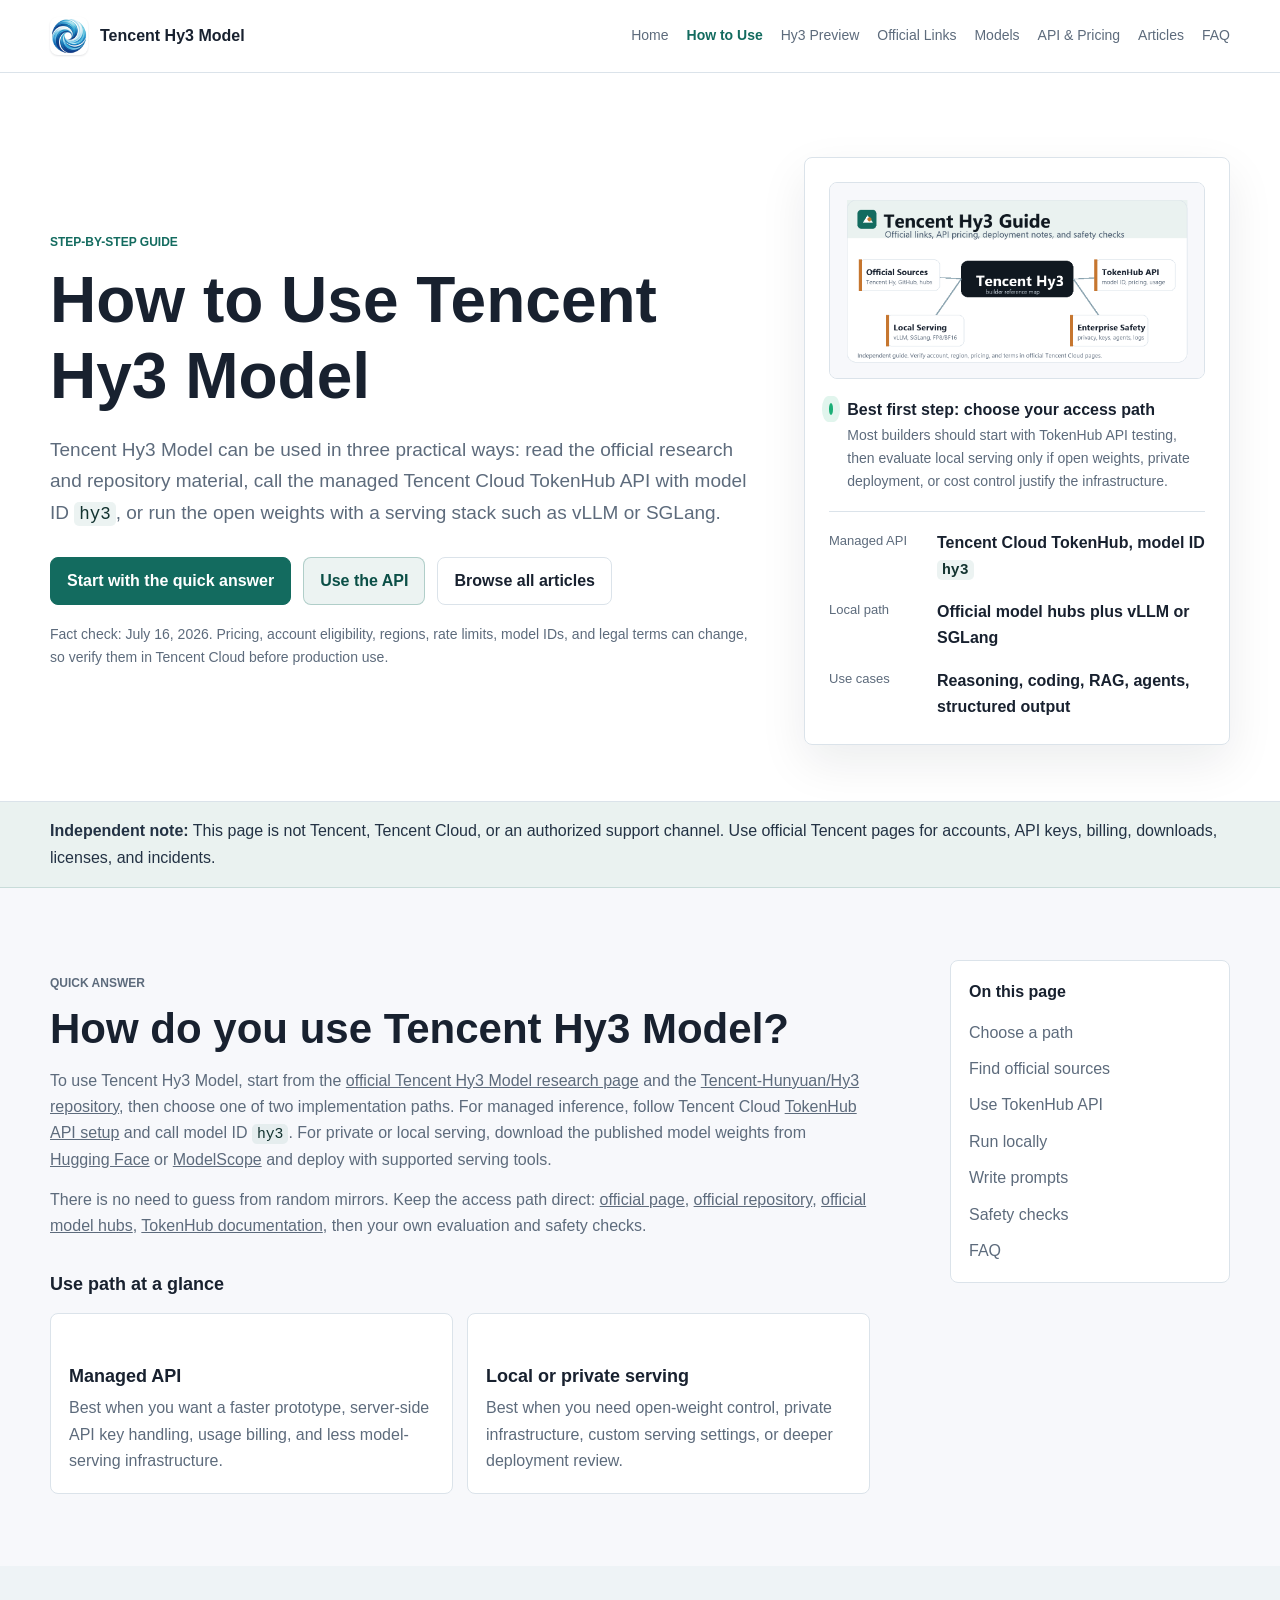
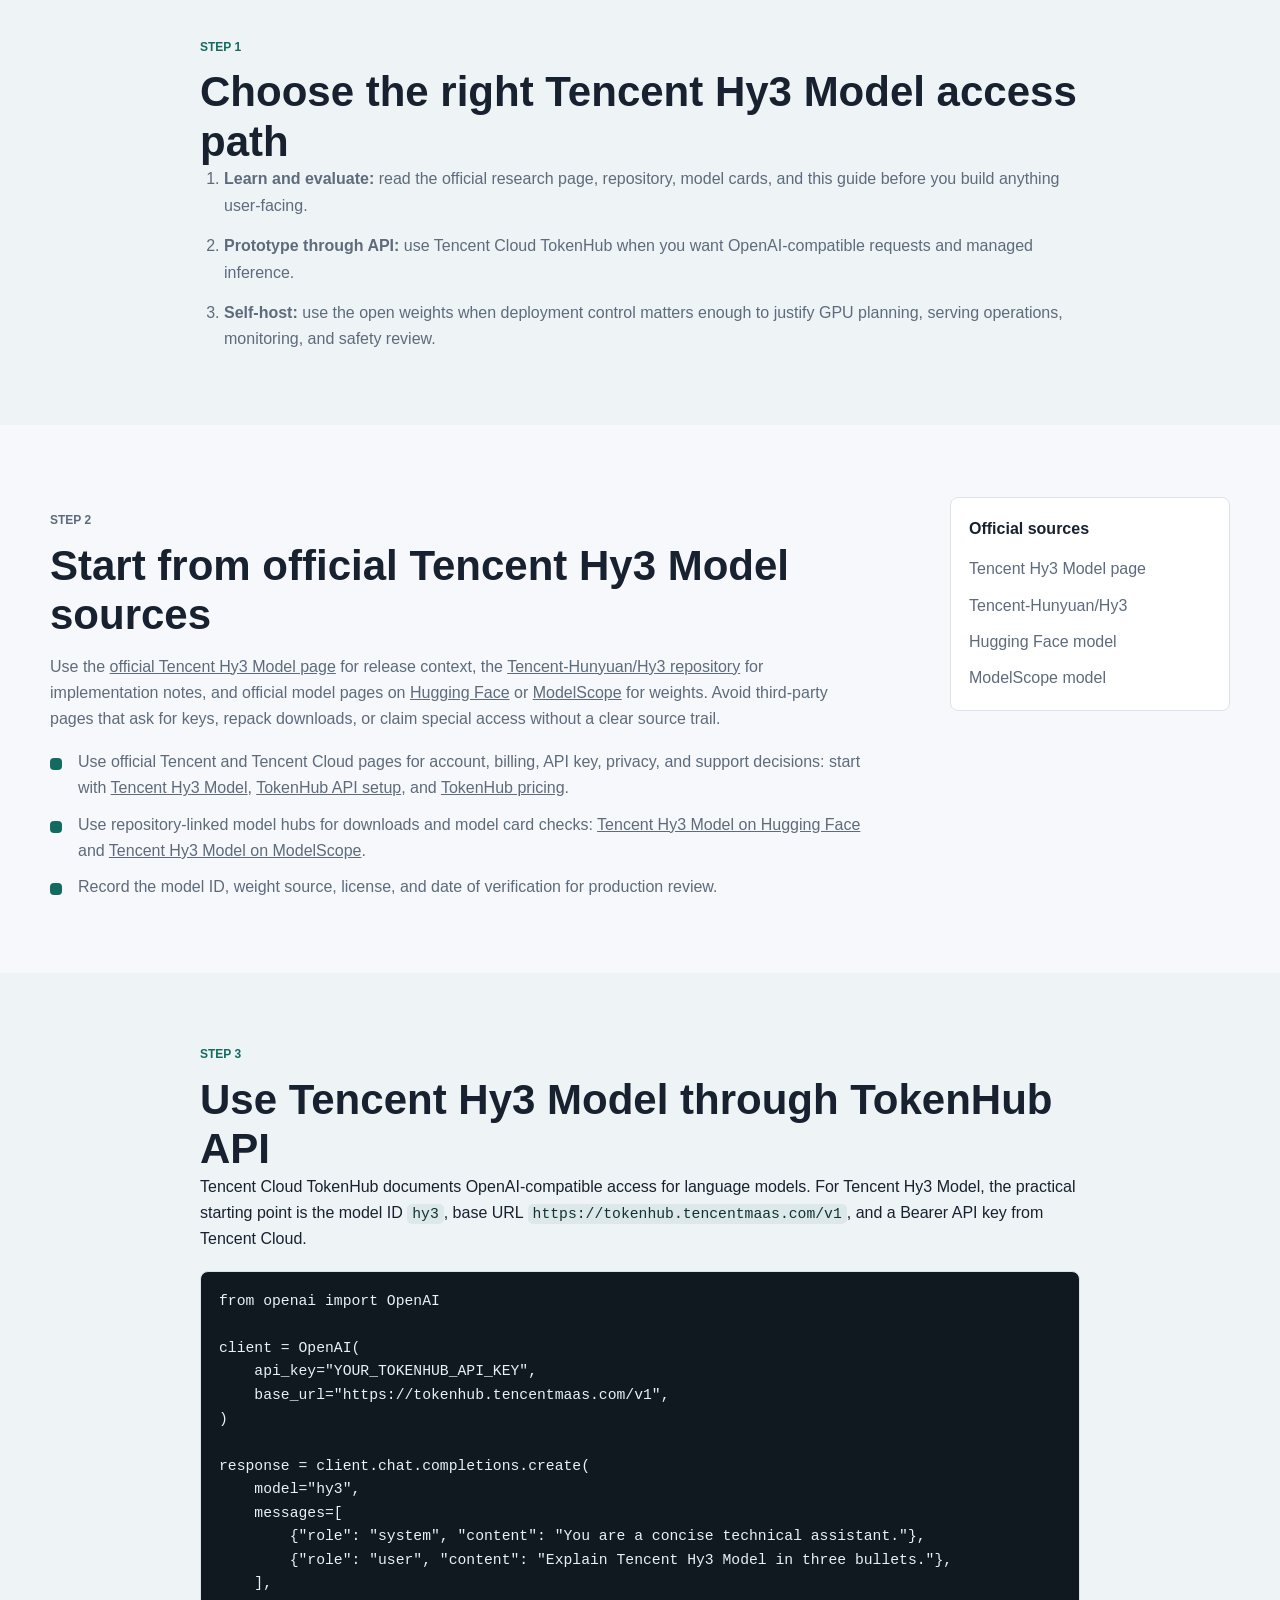
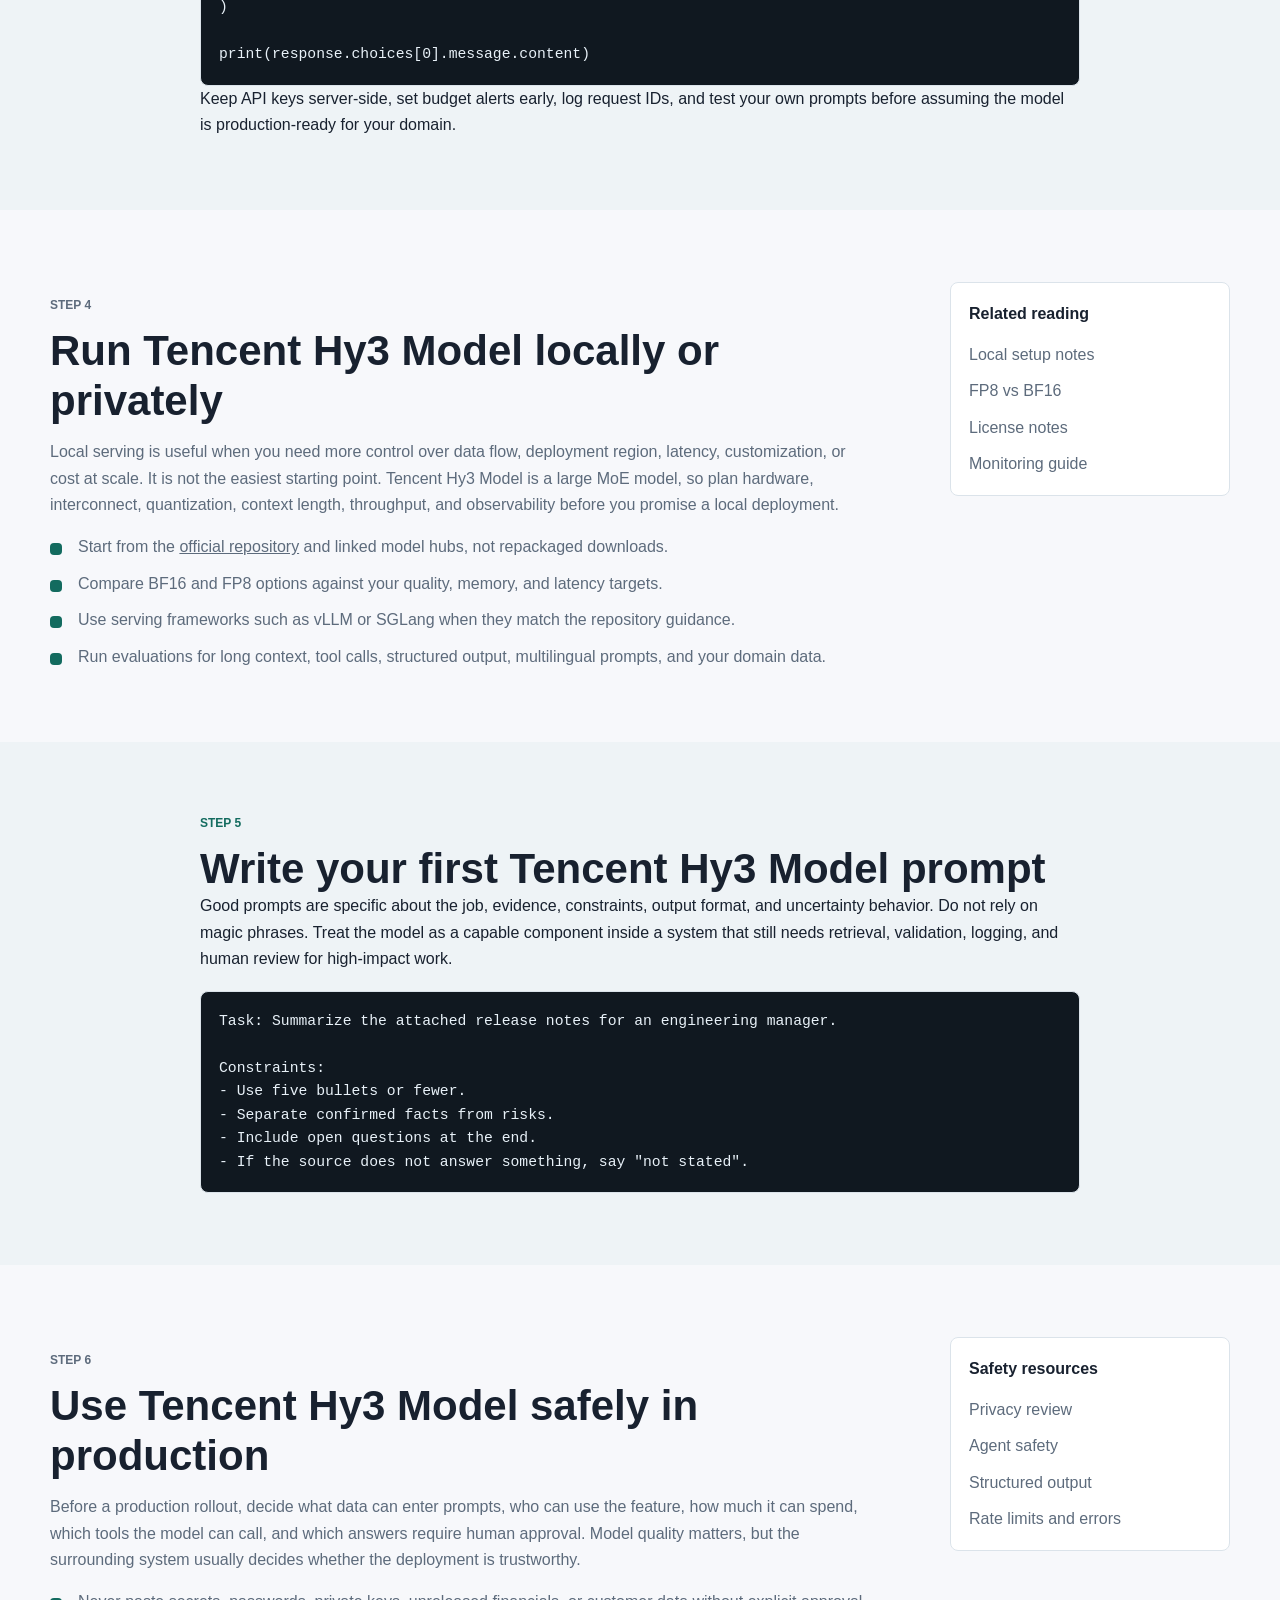
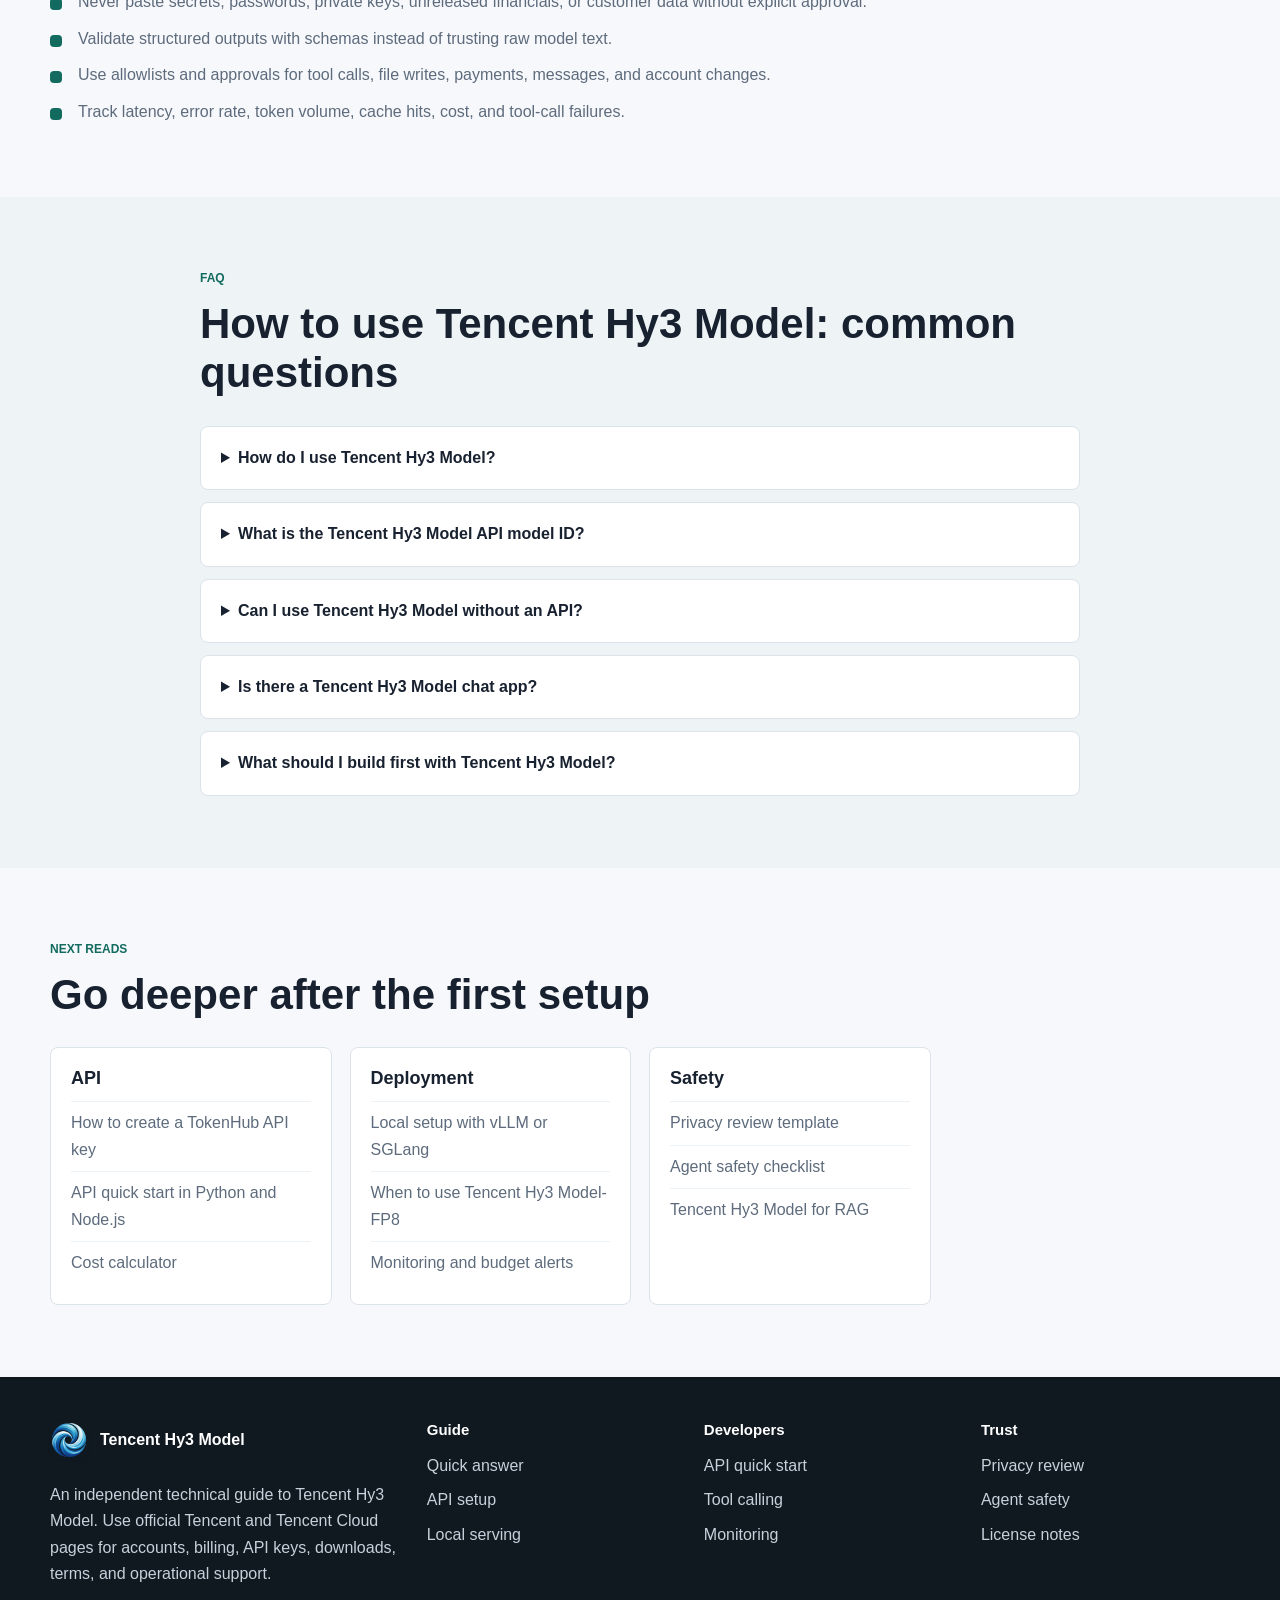
==== commit 90ec712a: "Add Hy3 Preview guide page" ====
--- a/guide/how-to-use-tencent-hy3-model/index.html
+++ b/guide/how-to-use-tencent-hy3-model/index.html
@@ -8,8 +8,9 @@
   <meta name="author" content="Tencent Hy3 Model Guide">
   <meta name="robots" content="index, follow, max-image-preview:large">
   <meta name="theme-color" content="#136b5f">
-  <link rel="icon" type="image/png" href="/icon.png">
-  <link rel="apple-touch-icon" href="/icon.png">
+  <link rel="icon" href="/favicon.ico" sizes="any">
+  <link rel="icon" type="image/png" sizes="32x32" href="/favicon-32x32.png">
+  <link rel="apple-touch-icon" sizes="180x180" href="/apple-touch-icon.png">
   <link rel="canonical" href="https://hy3model.com/guide/how-to-use-tencent-hy3-model/">
   <meta property="og:type" content="article">
   <meta property="og:title" content="How to Use Tencent Hy3 Model">
@@ -125,6 +126,7 @@
       <nav class="site-nav" id="site-nav" aria-label="Primary navigation">
         <a href="../../">Home</a>
         <a href="./" aria-current="page">How to Use</a>
+        <a href="../hy3-preview/">Hy3 Preview</a>
         <a href="../../index.html#official-links">Official Links</a>
         <a href="../../index.html#models">Models</a>
         <a href="../../index.html#api-pricing">API & Pricing</a>
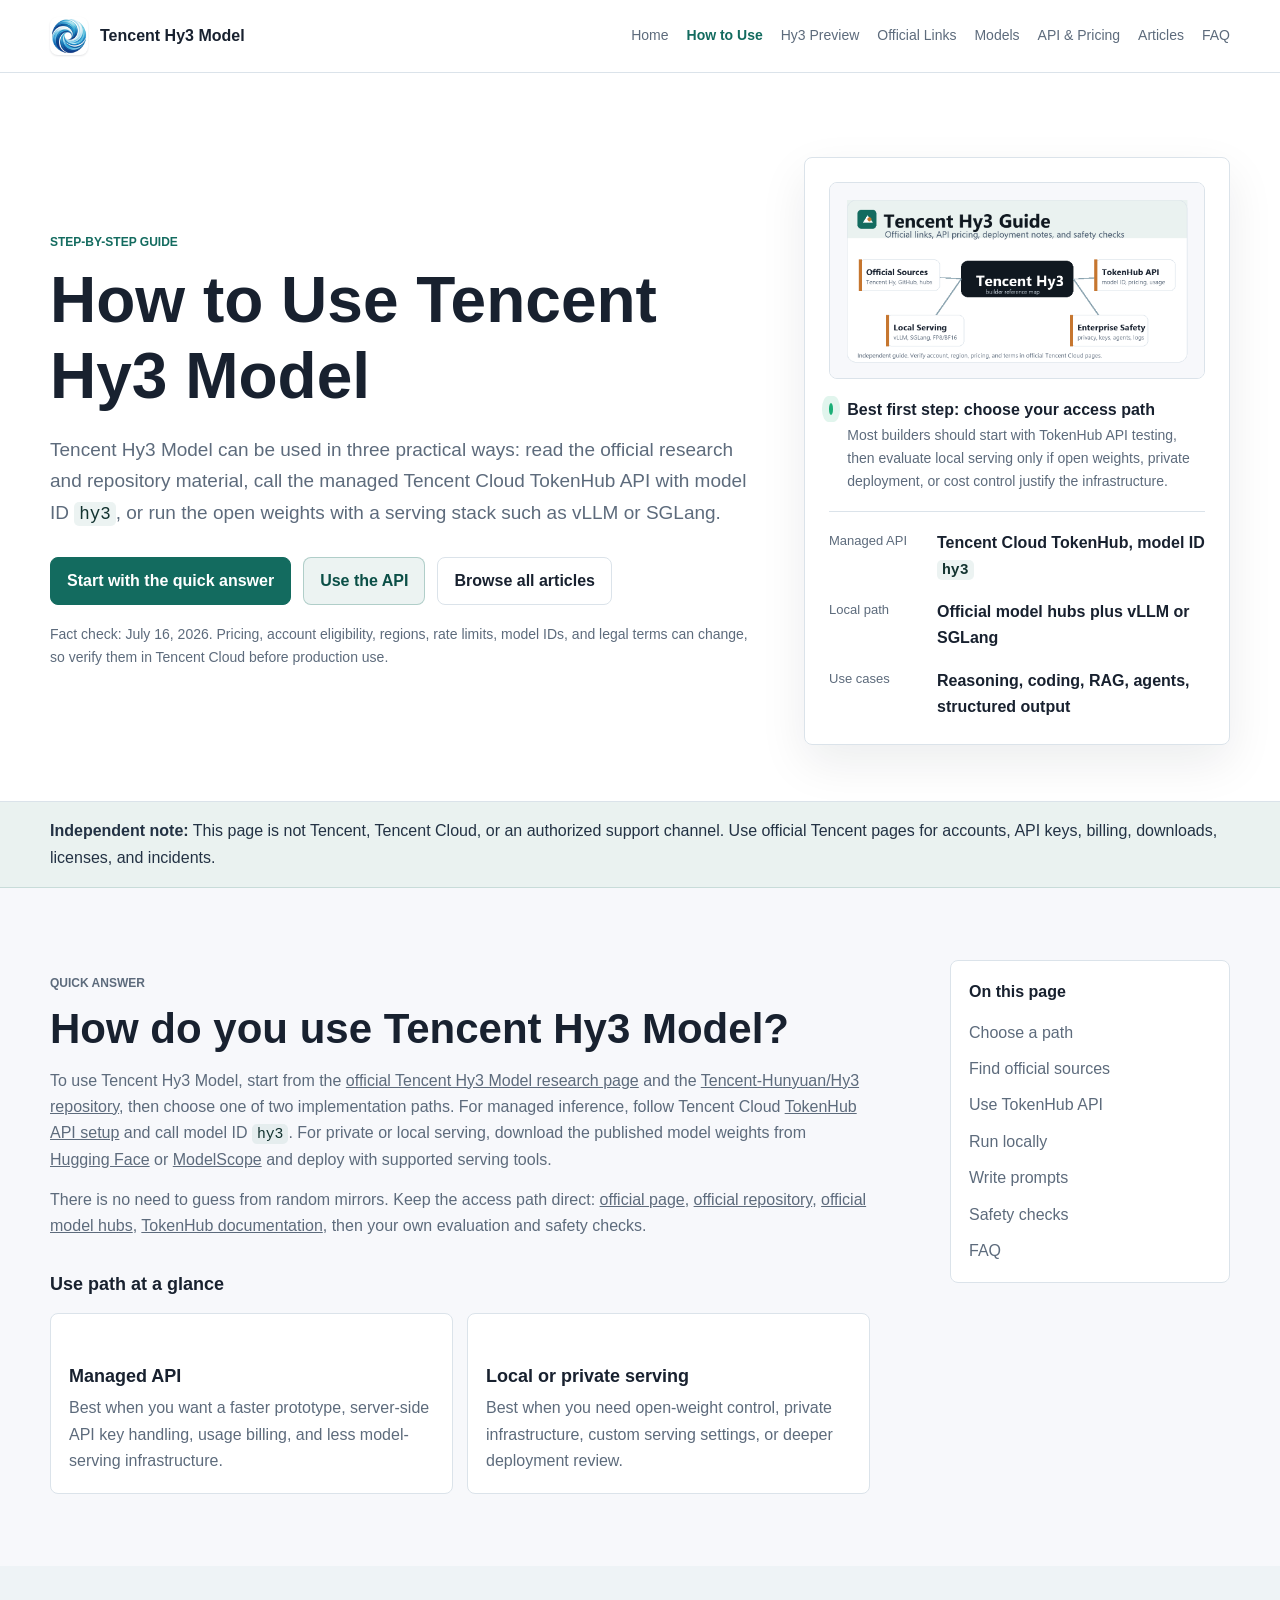
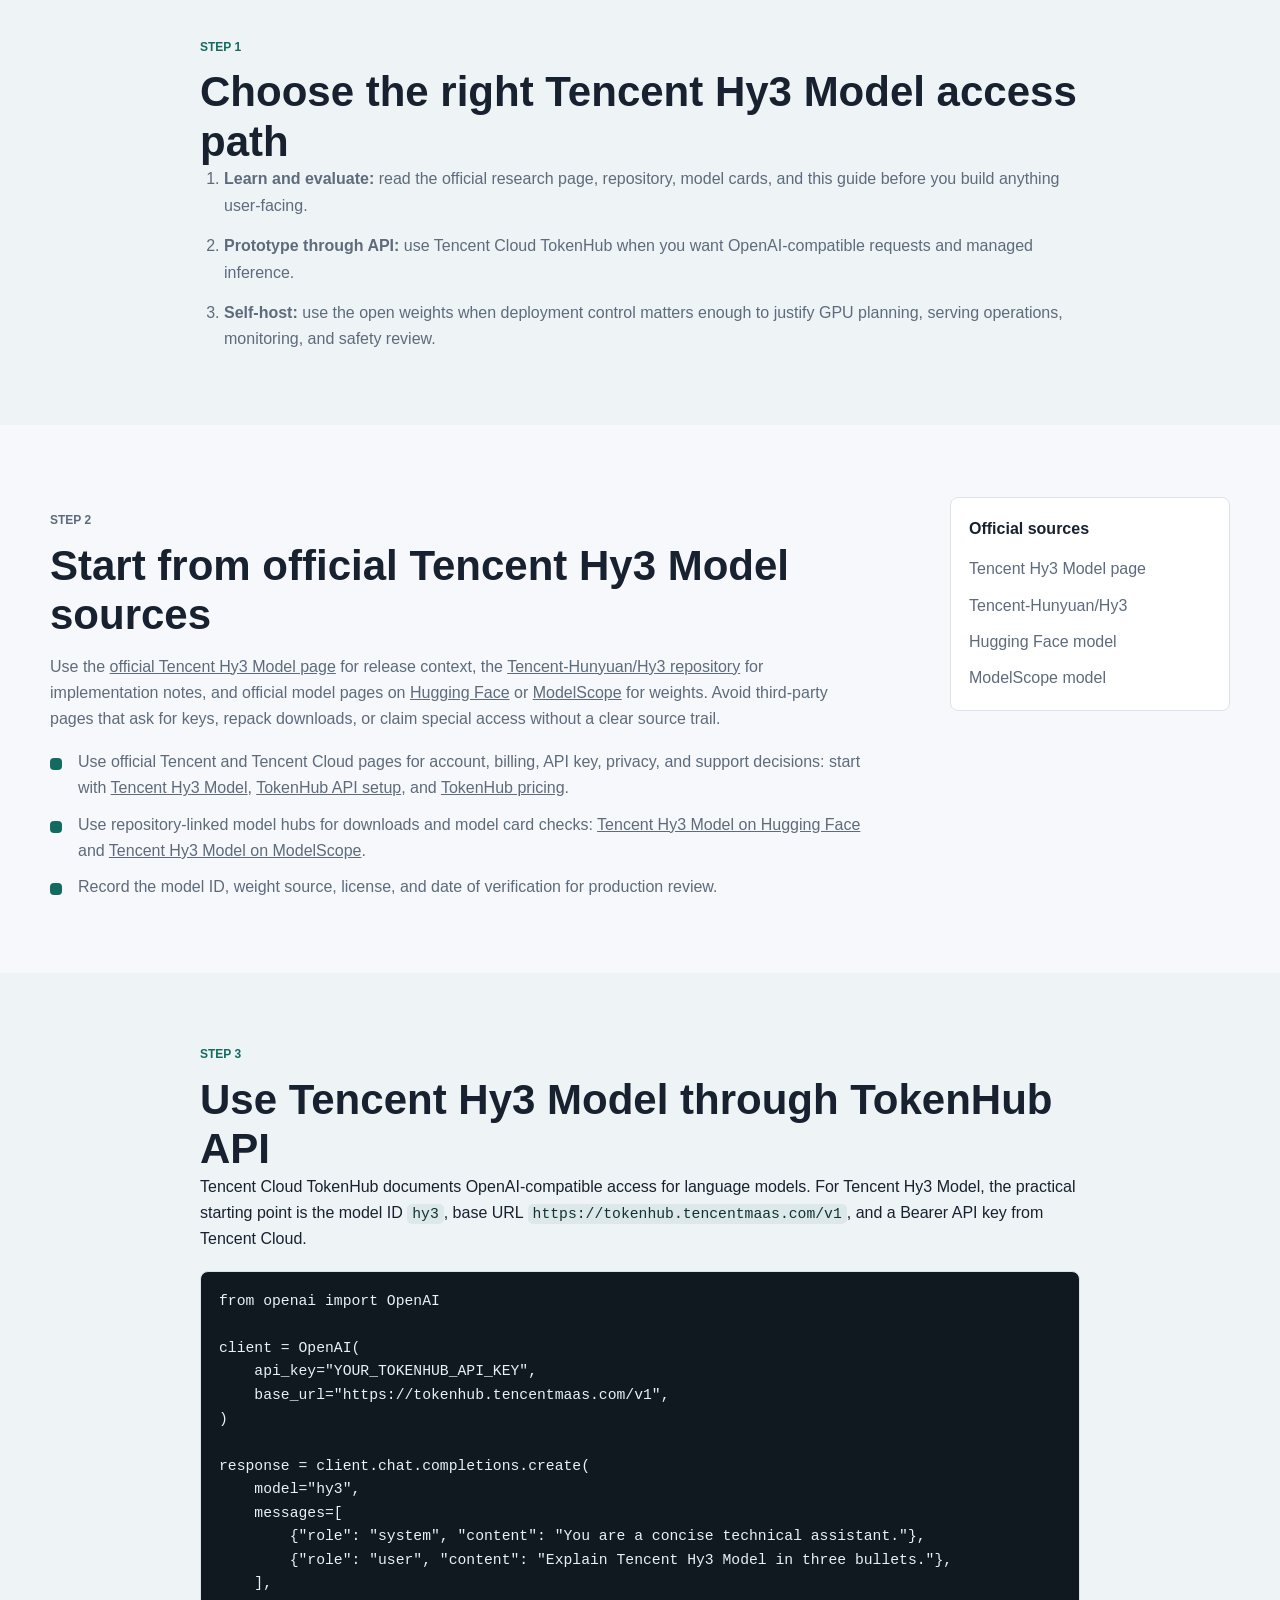
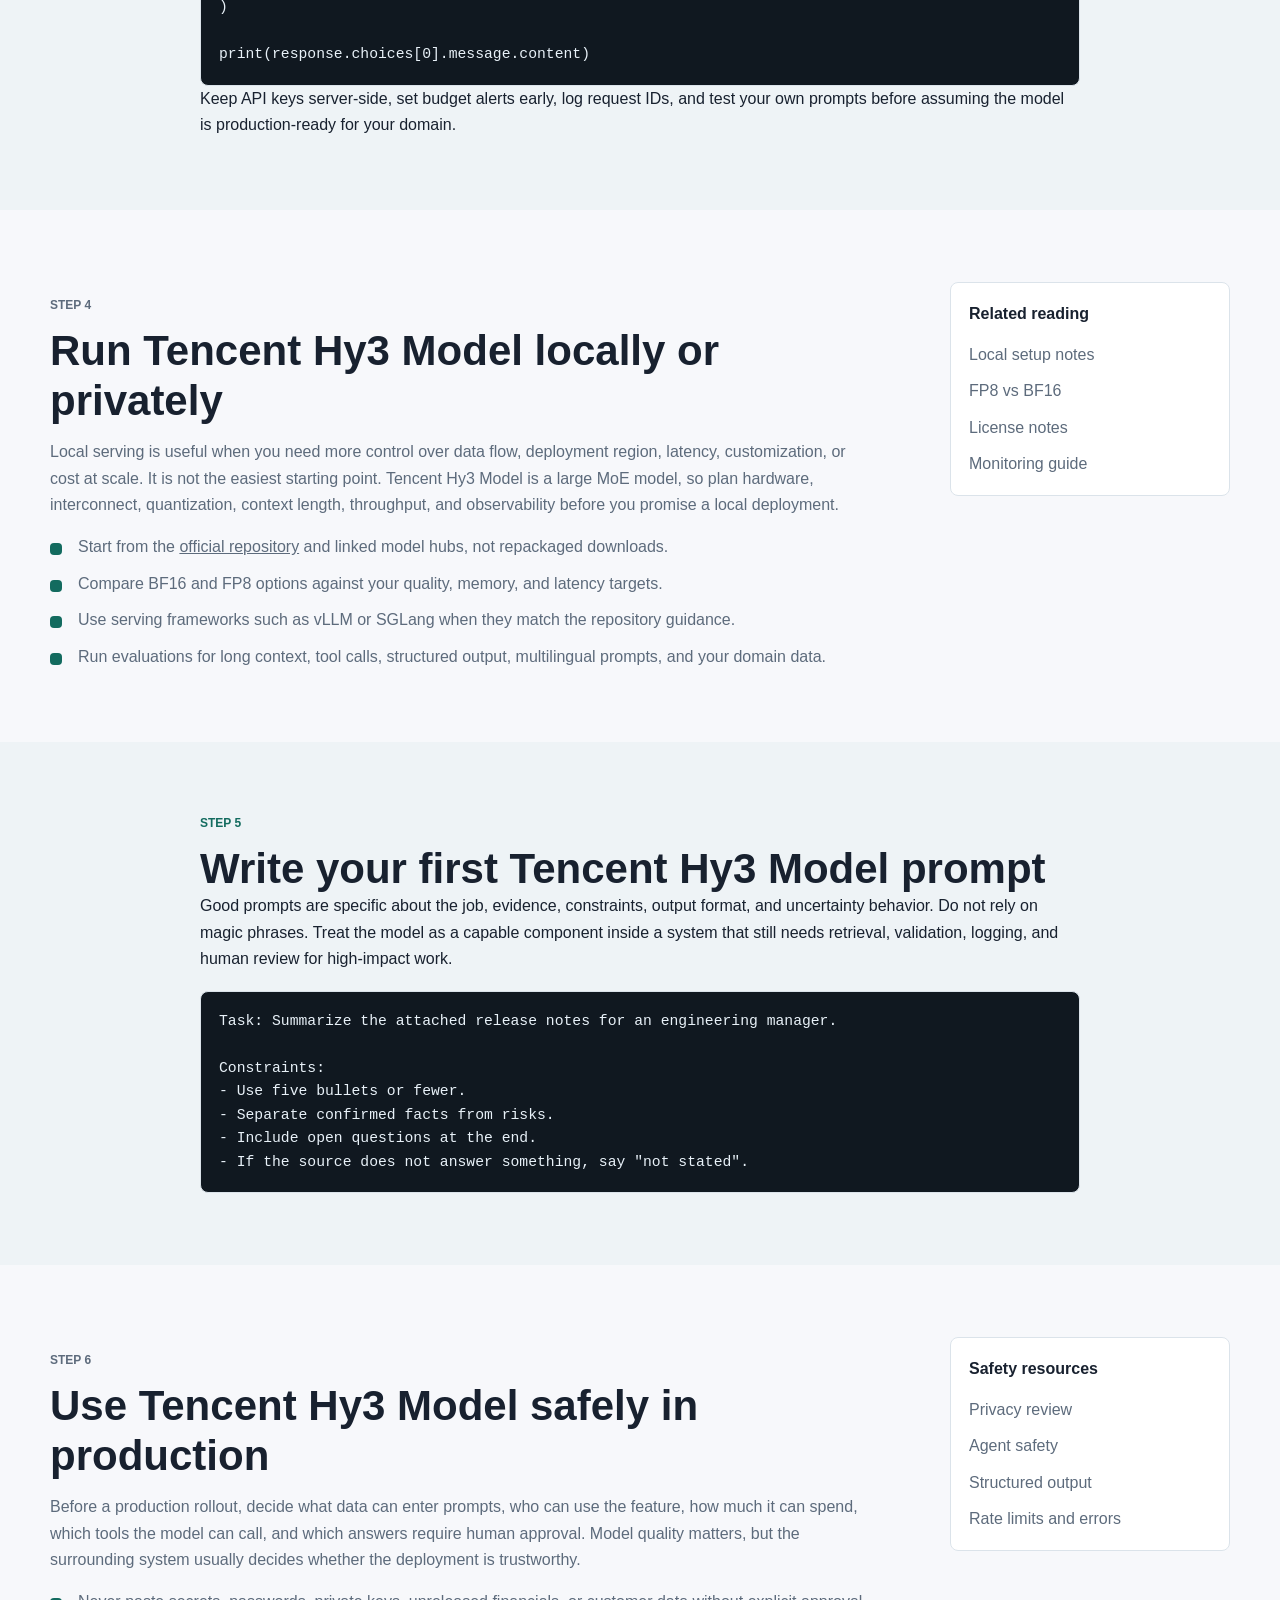
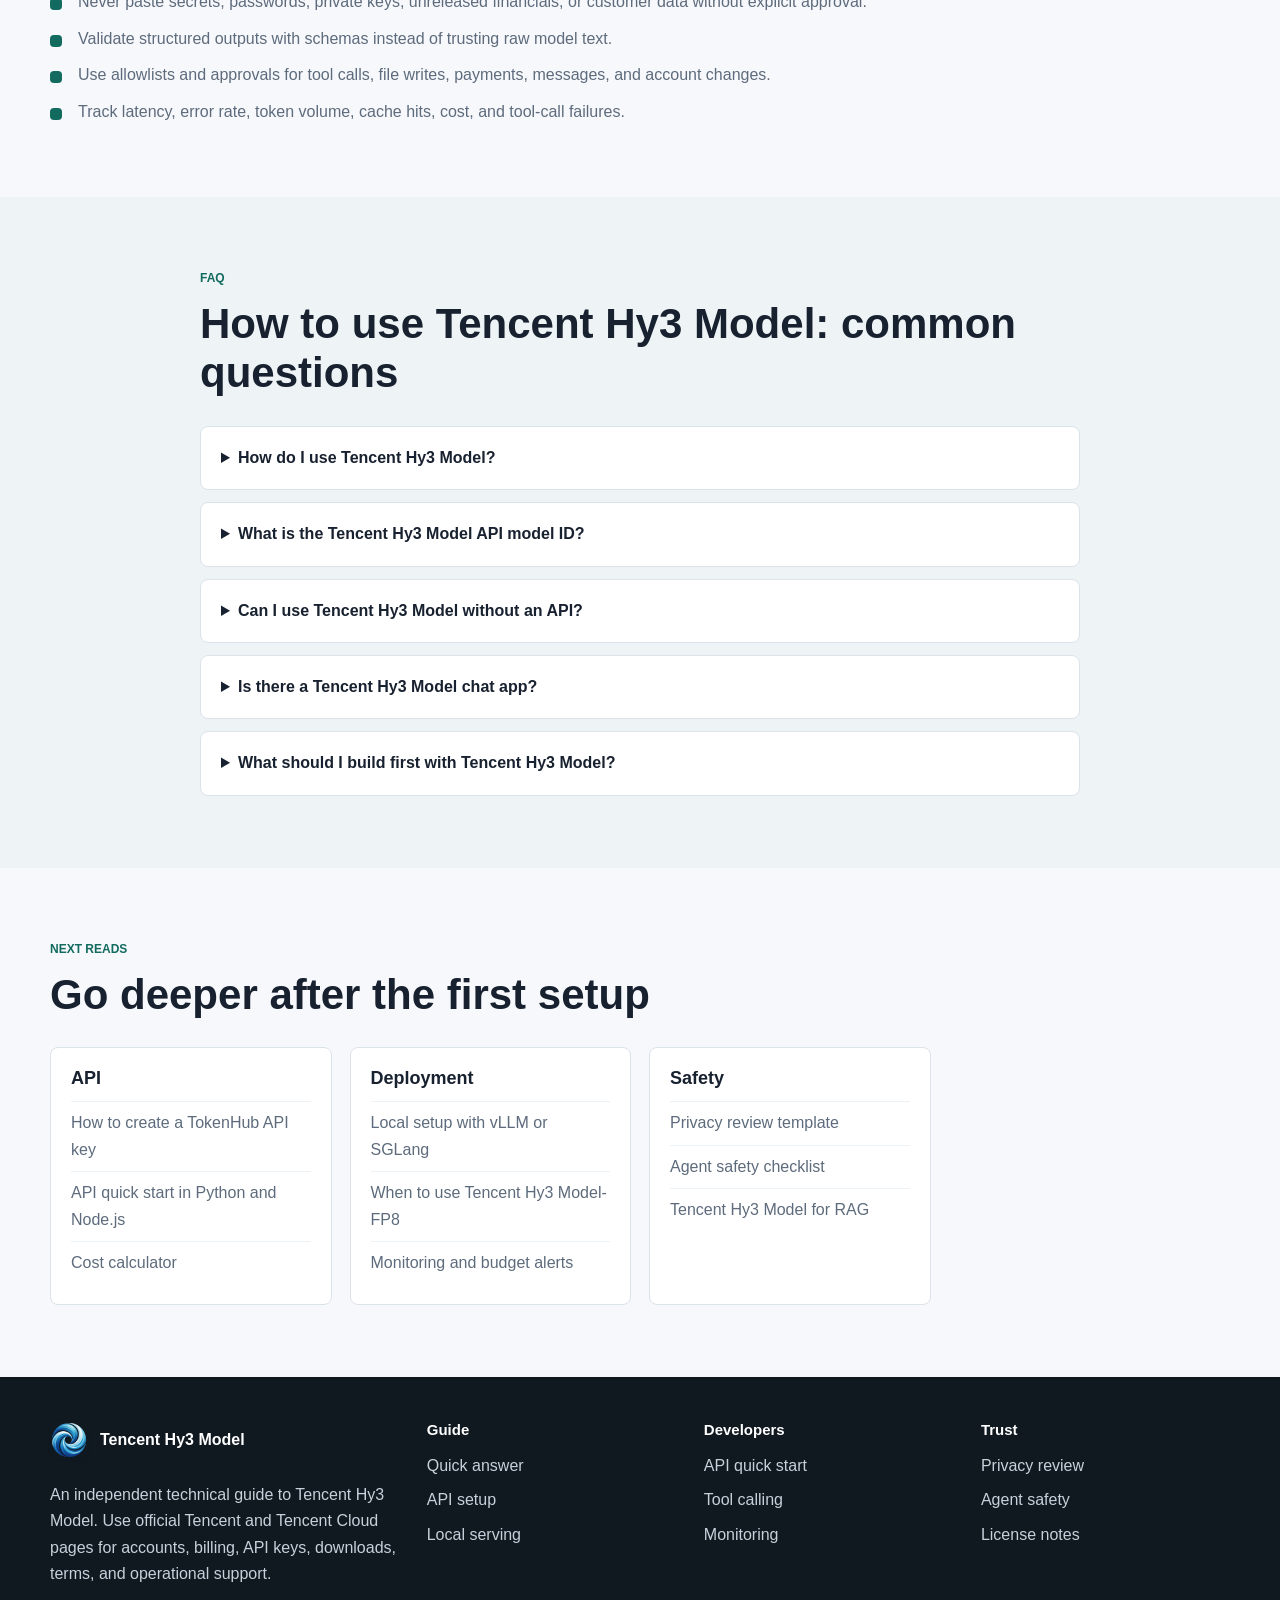
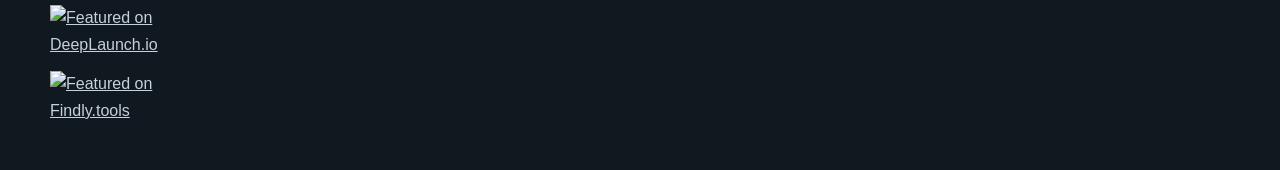
==== commit 2cd62c92: "Add footer featured badges" ====
--- a/guide/how-to-use-tencent-hy3-model/index.html
+++ b/guide/how-to-use-tencent-hy3-model/index.html
@@ -1,6 +1,17 @@
 <!doctype html>
 <html lang="en">
 <head>
+  <!-- Google tag (gtag.js) -->
+  <script async src="https://www.googletagmanager.com/gtag/js?id=G-KZ9ZZPJ2PD"></script>
+  <script>
+    window.dataLayer = window.dataLayer || [];
+    function gtag(){dataLayer.push(arguments);}
+    gtag('js', new Date());
+
+    gtag('config', 'G-KZ9ZZPJ2PD');
+  </script>
+  <script async src="https://pagead2.googlesyndication.com/pagead/js/adsbygoogle.js?client=ca-pub-7398680184970442"
+       crossorigin="anonymous"></script>
   <meta charset="utf-8">
   <meta name="viewport" content="width=device-width, initial-scale=1">
   <title>How to Use Tencent Hy3 Model</title>
@@ -408,6 +419,14 @@
           </span>
         </a>
         <p>An independent technical guide to Tencent Hy3 Model. Use official Tencent and Tencent Cloud pages for accounts, billing, API keys, downloads, terms, and operational support.</p>
+        <div class="footer-badges" aria-label="Featured badges">
+          <a href="https://deeplaunch.io" target="_blank" rel="noopener noreferrer">
+            <img src="https://deeplaunch.io/badge/badge_light.svg" alt="Featured on DeepLaunch.io" width="200" height="54">
+          </a>
+          <a href="https://findly.tools/hy3model?utm_source=hy3model" target="_blank" rel="noopener noreferrer">
+            <img src="https://findly.tools/badges/findly-tools-badge-light.svg" alt="Featured on Findly.tools" width="175" height="55">
+          </a>
+        </div>
       </div>
       <nav aria-label="Guide links">
         <h3>Guide</h3>
--- a/styles.css
+++ b/styles.css
@@ -615,6 +615,24 @@
 .site-footer p {
   max-width: 430px;
   margin-top: 14px;
+}
+
+.footer-badges {
+  display: flex;
+  flex-wrap: wrap;
+  align-items: center;
+  gap: 12px;
+  margin-top: 18px;
+}
+
+.footer-badges a {
+  display: inline-flex;
+}
+
+.footer-badges img {
+  display: block;
+  max-width: 100%;
+  height: auto;
 }
 
 .site-footer h3 {
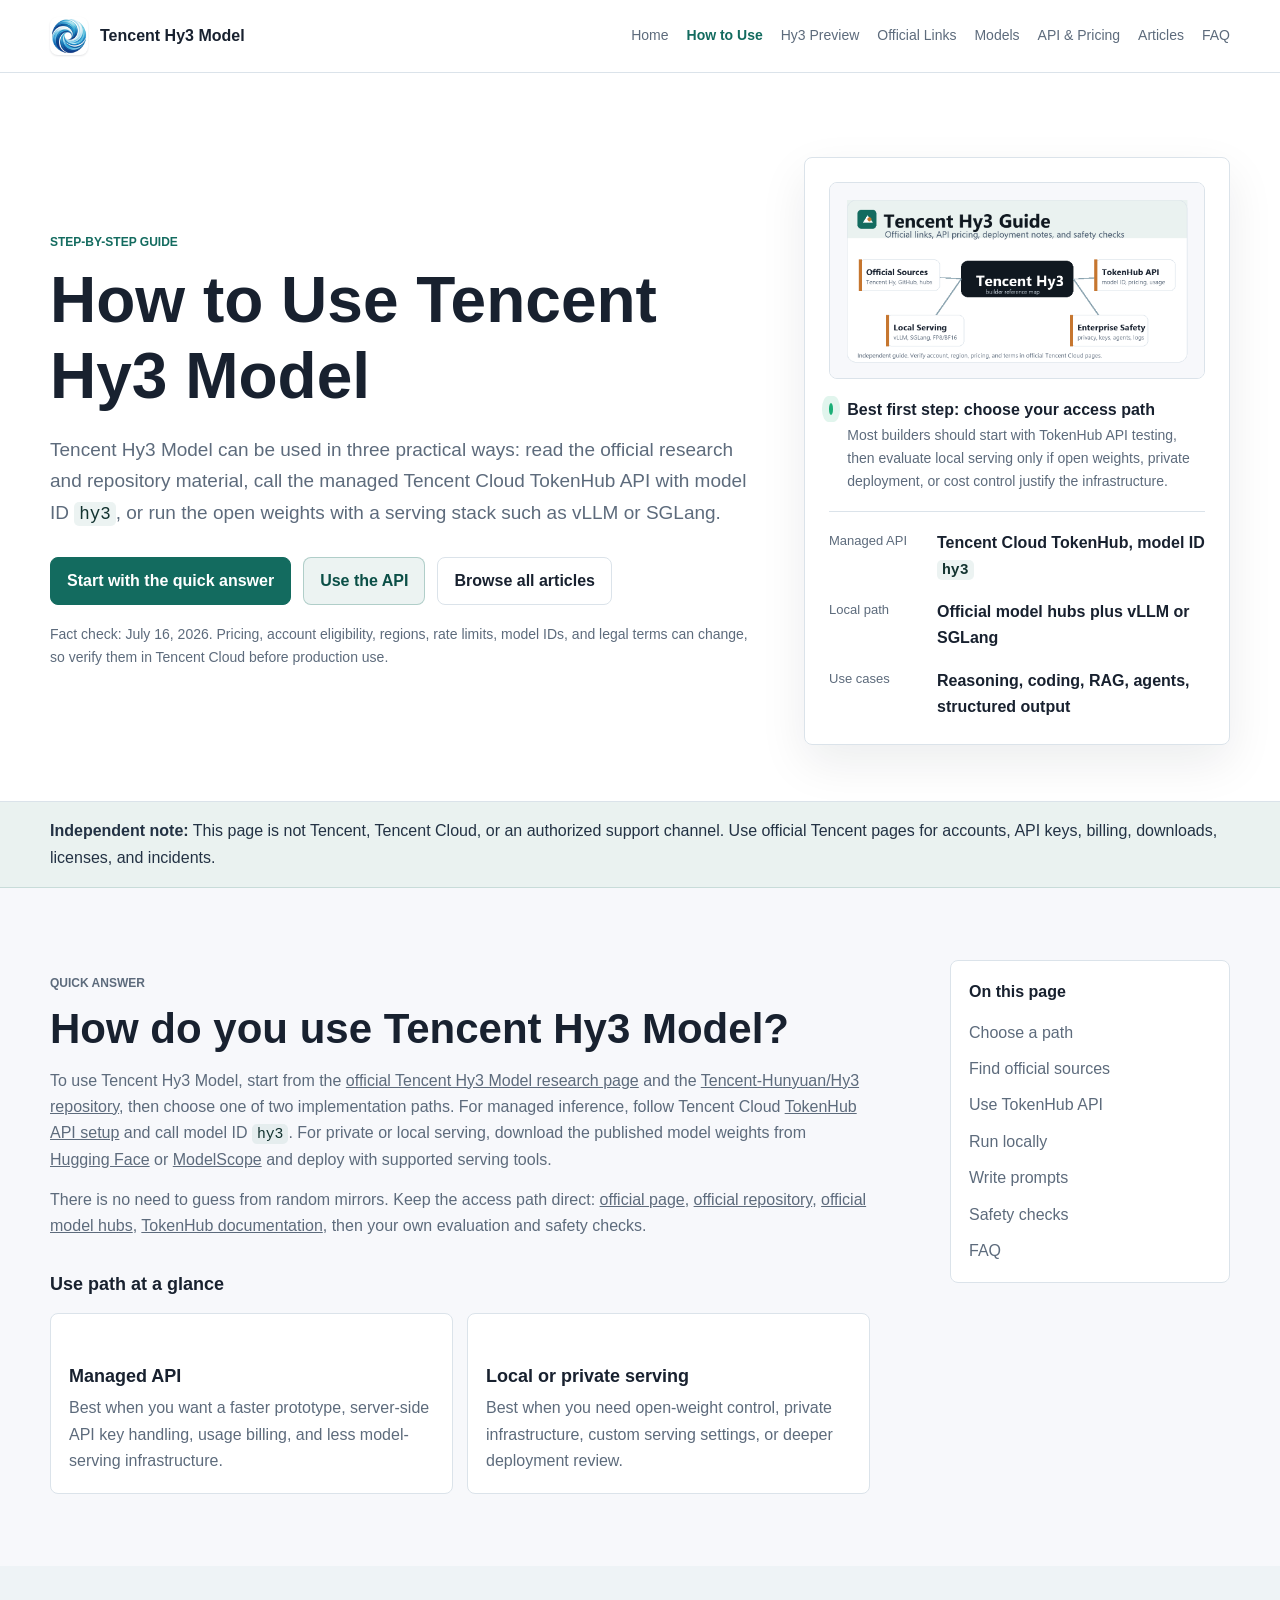
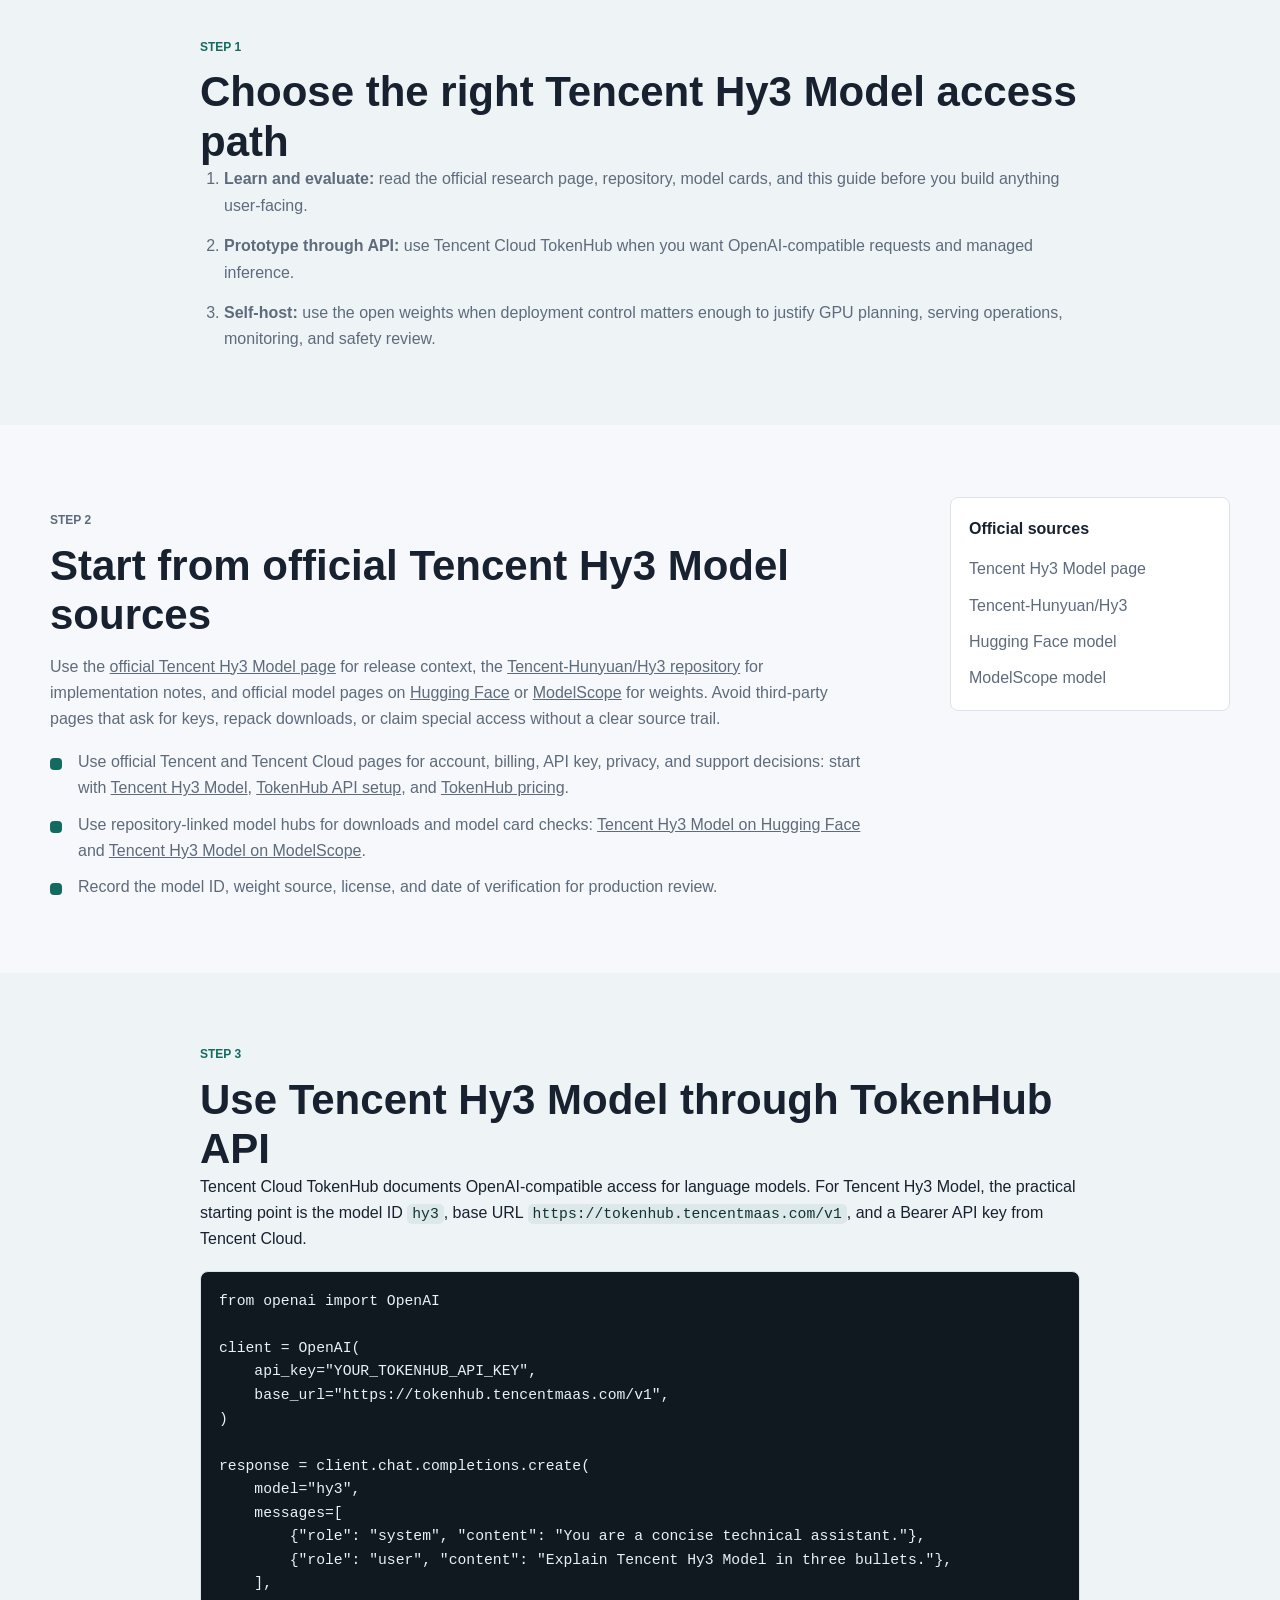
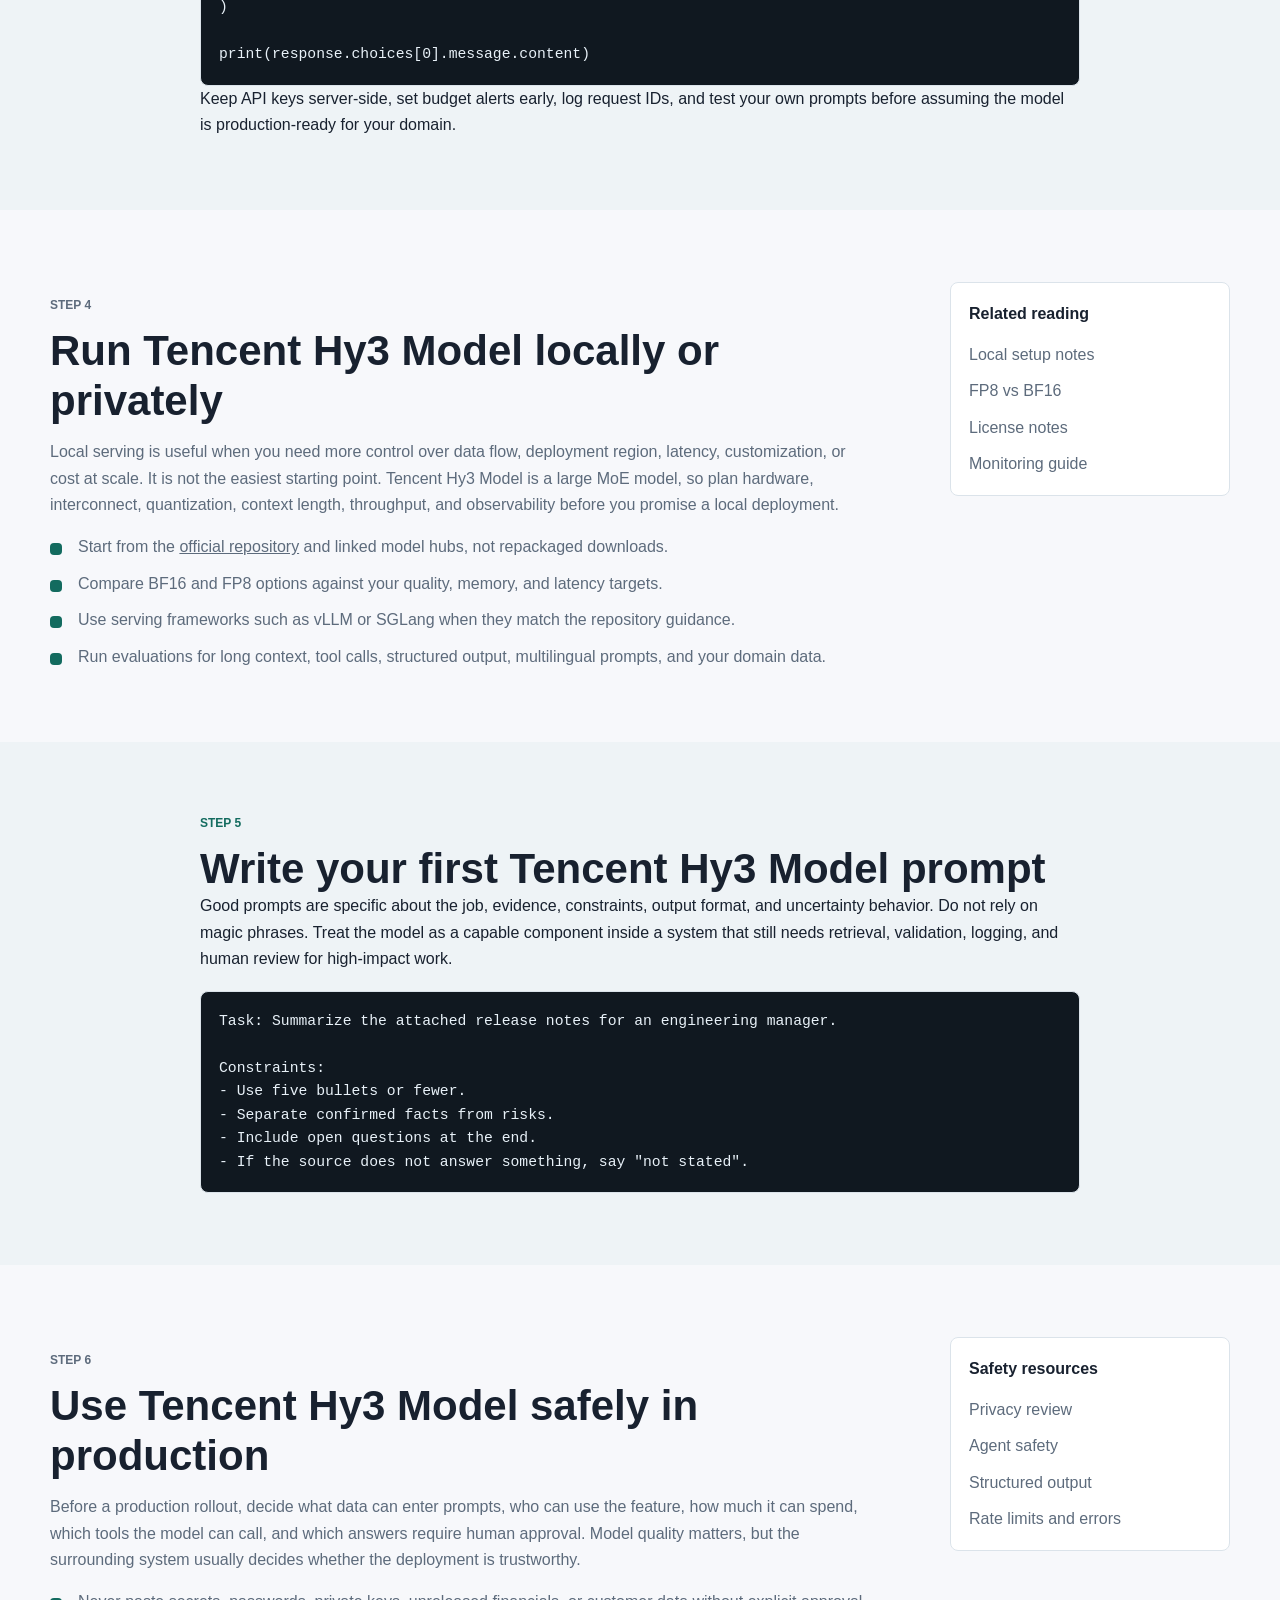
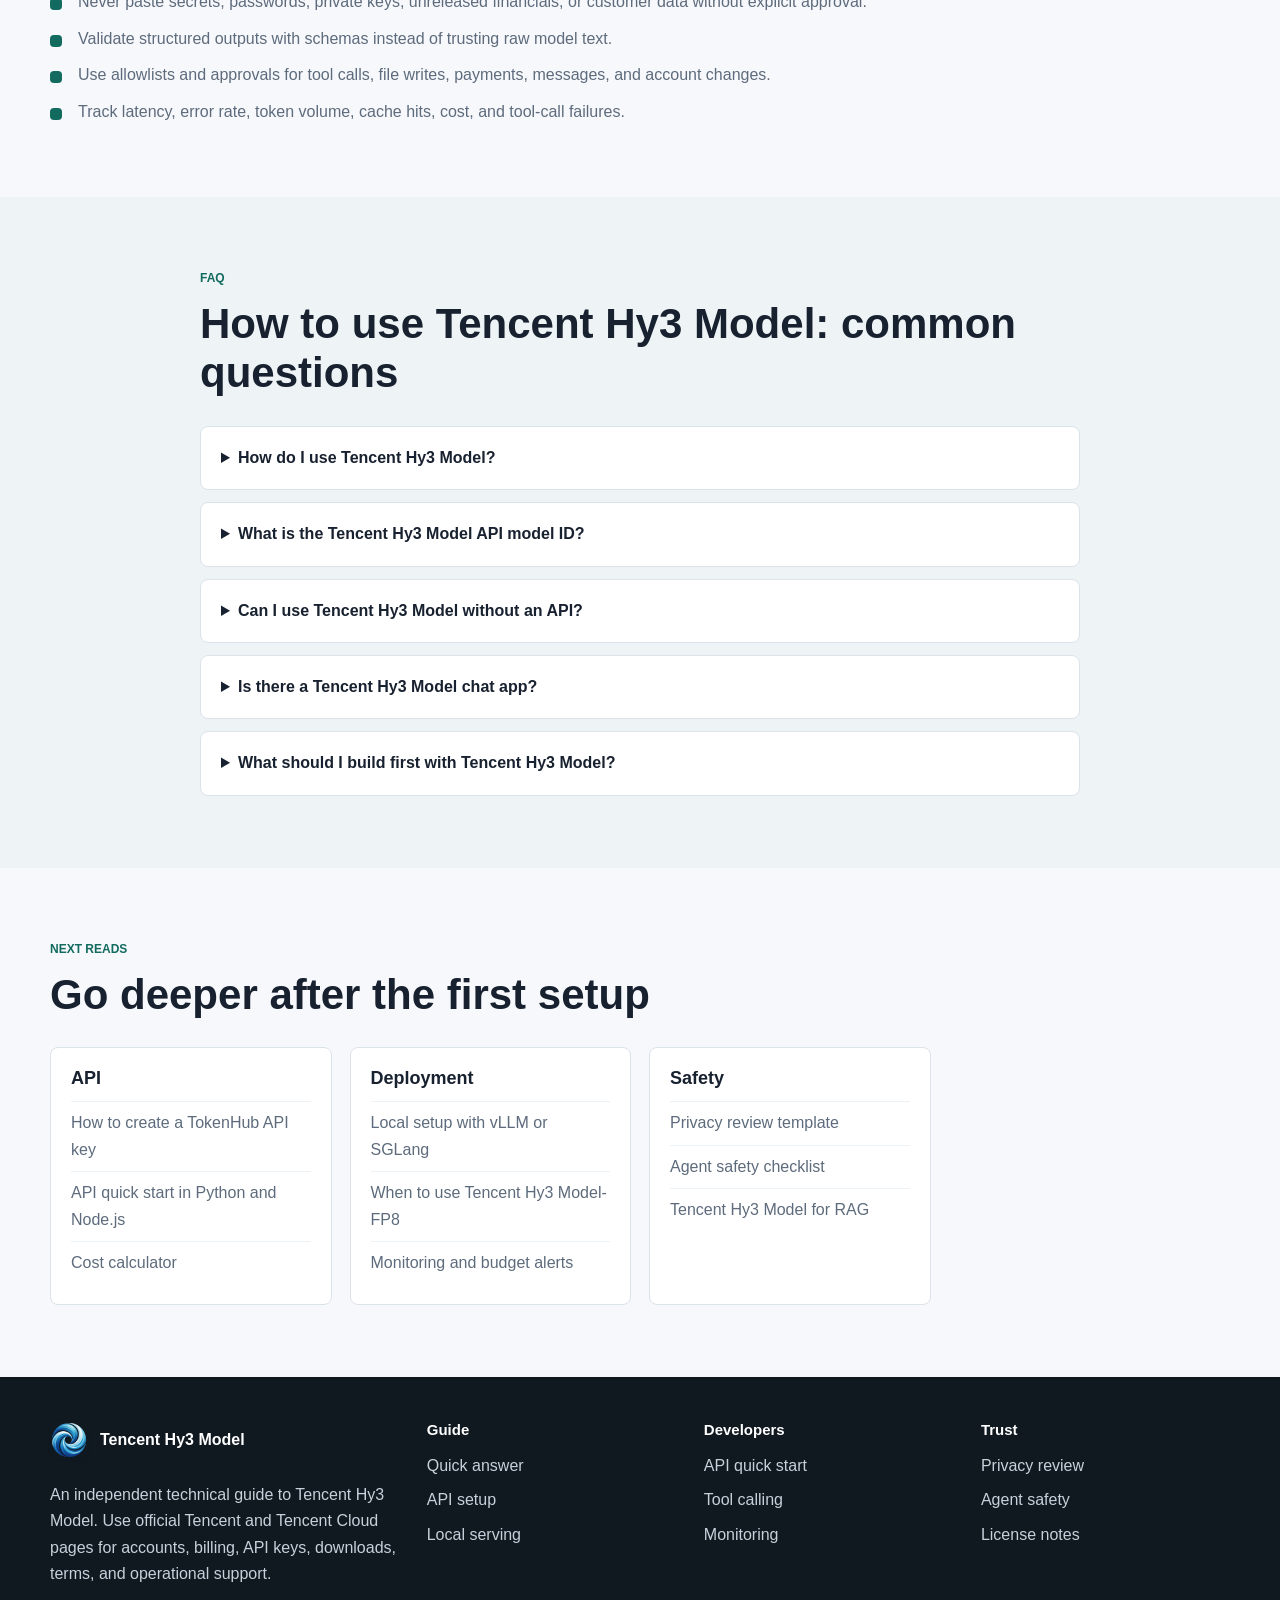
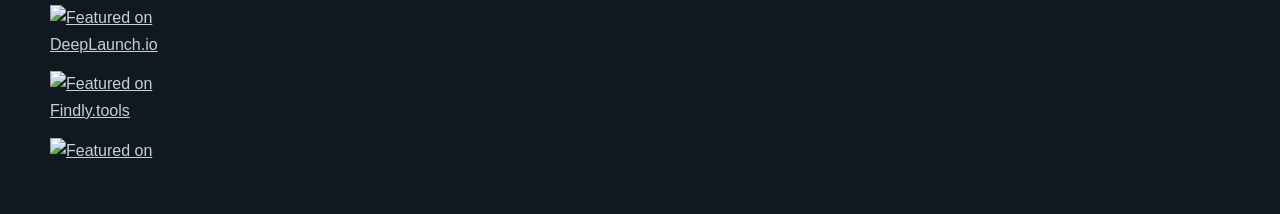
==== commit 9a74abcf: "Add DailyPings footer badge" ====
--- a/guide/how-to-use-tencent-hy3-model/index.html
+++ b/guide/how-to-use-tencent-hy3-model/index.html
@@ -426,6 +426,9 @@
           <a href="https://findly.tools/hy3model?utm_source=hy3model" target="_blank" rel="noopener noreferrer">
             <img src="https://findly.tools/badges/findly-tools-badge-light.svg" alt="Featured on Findly.tools" width="175" height="55">
           </a>
+          <a href="https://dailypings.com/p/tencent-hy3-model-guide" target="_blank" rel="noopener" title="Featured on DailyPings">
+            <img src="https://dailypings.com/badge.svg" alt="Featured on DailyPings" width="179" height="32">
+          </a>
         </div>
       </div>
       <nav aria-label="Guide links">
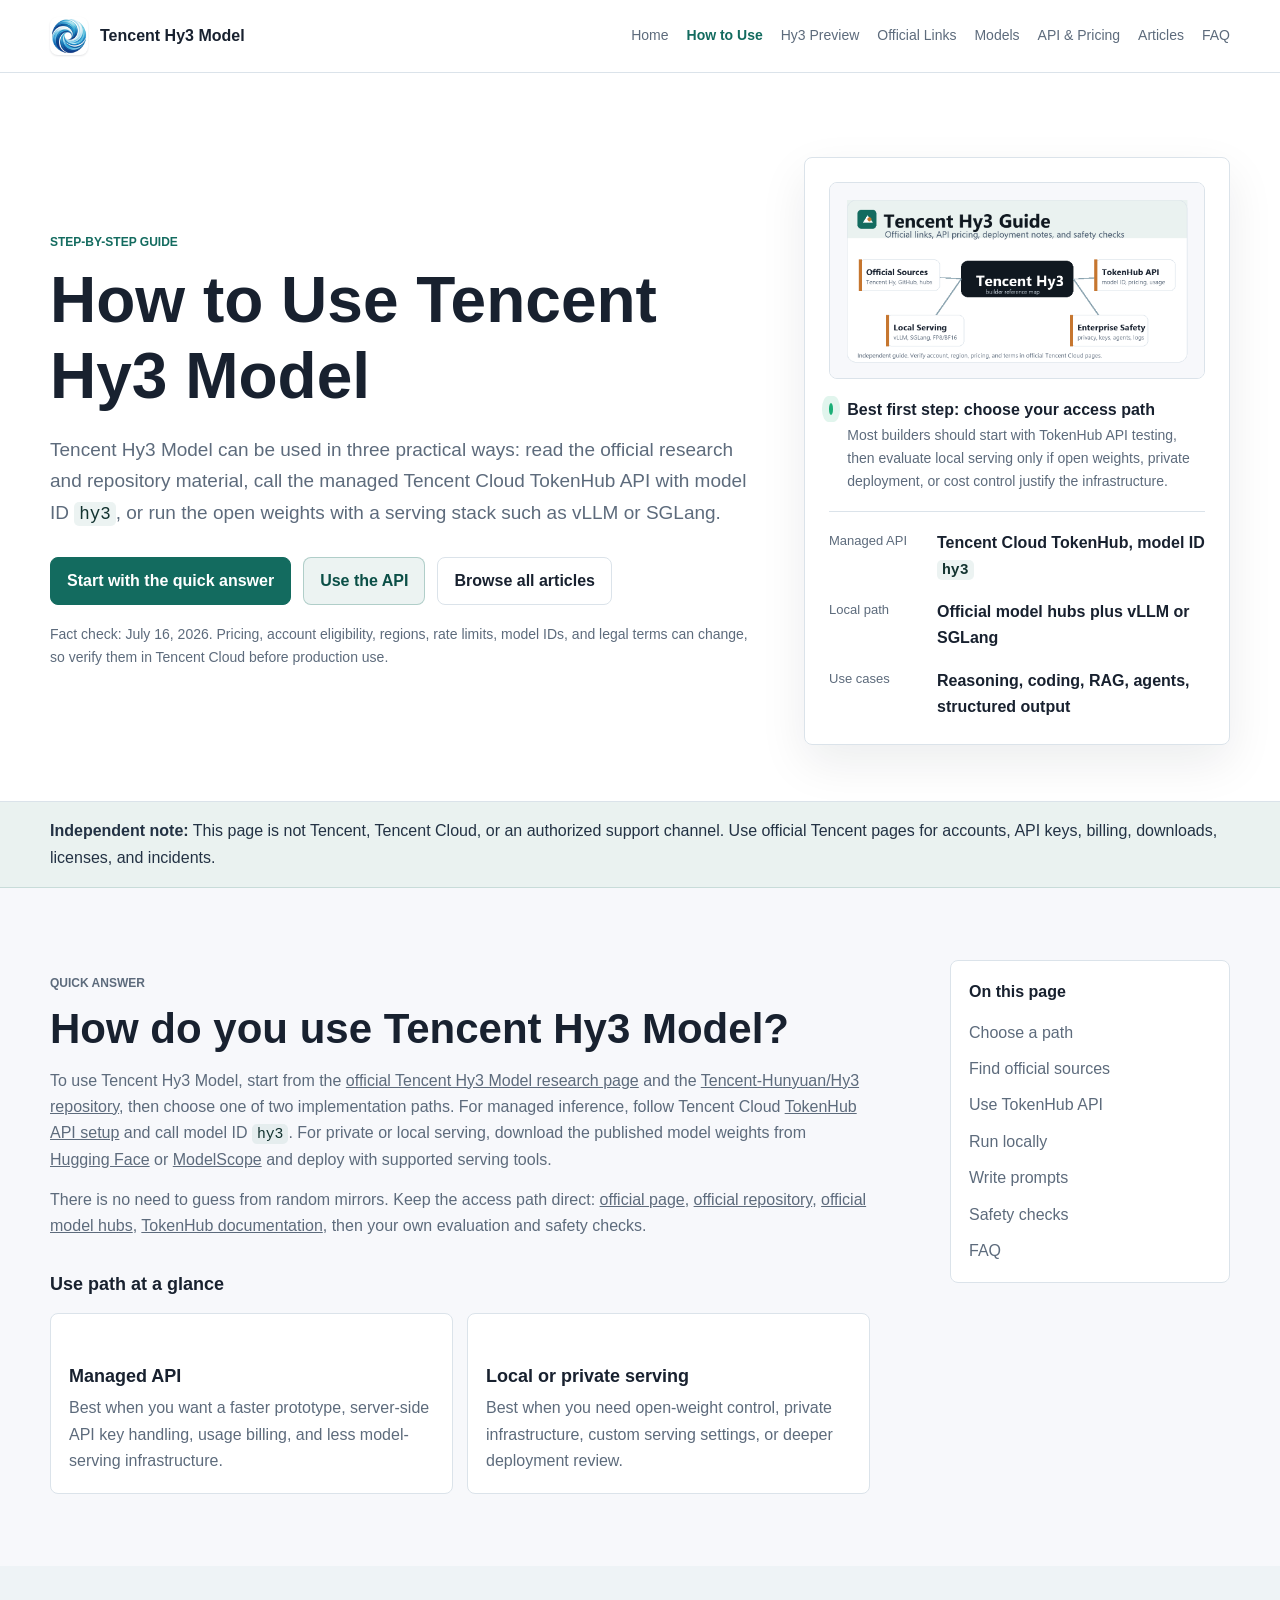
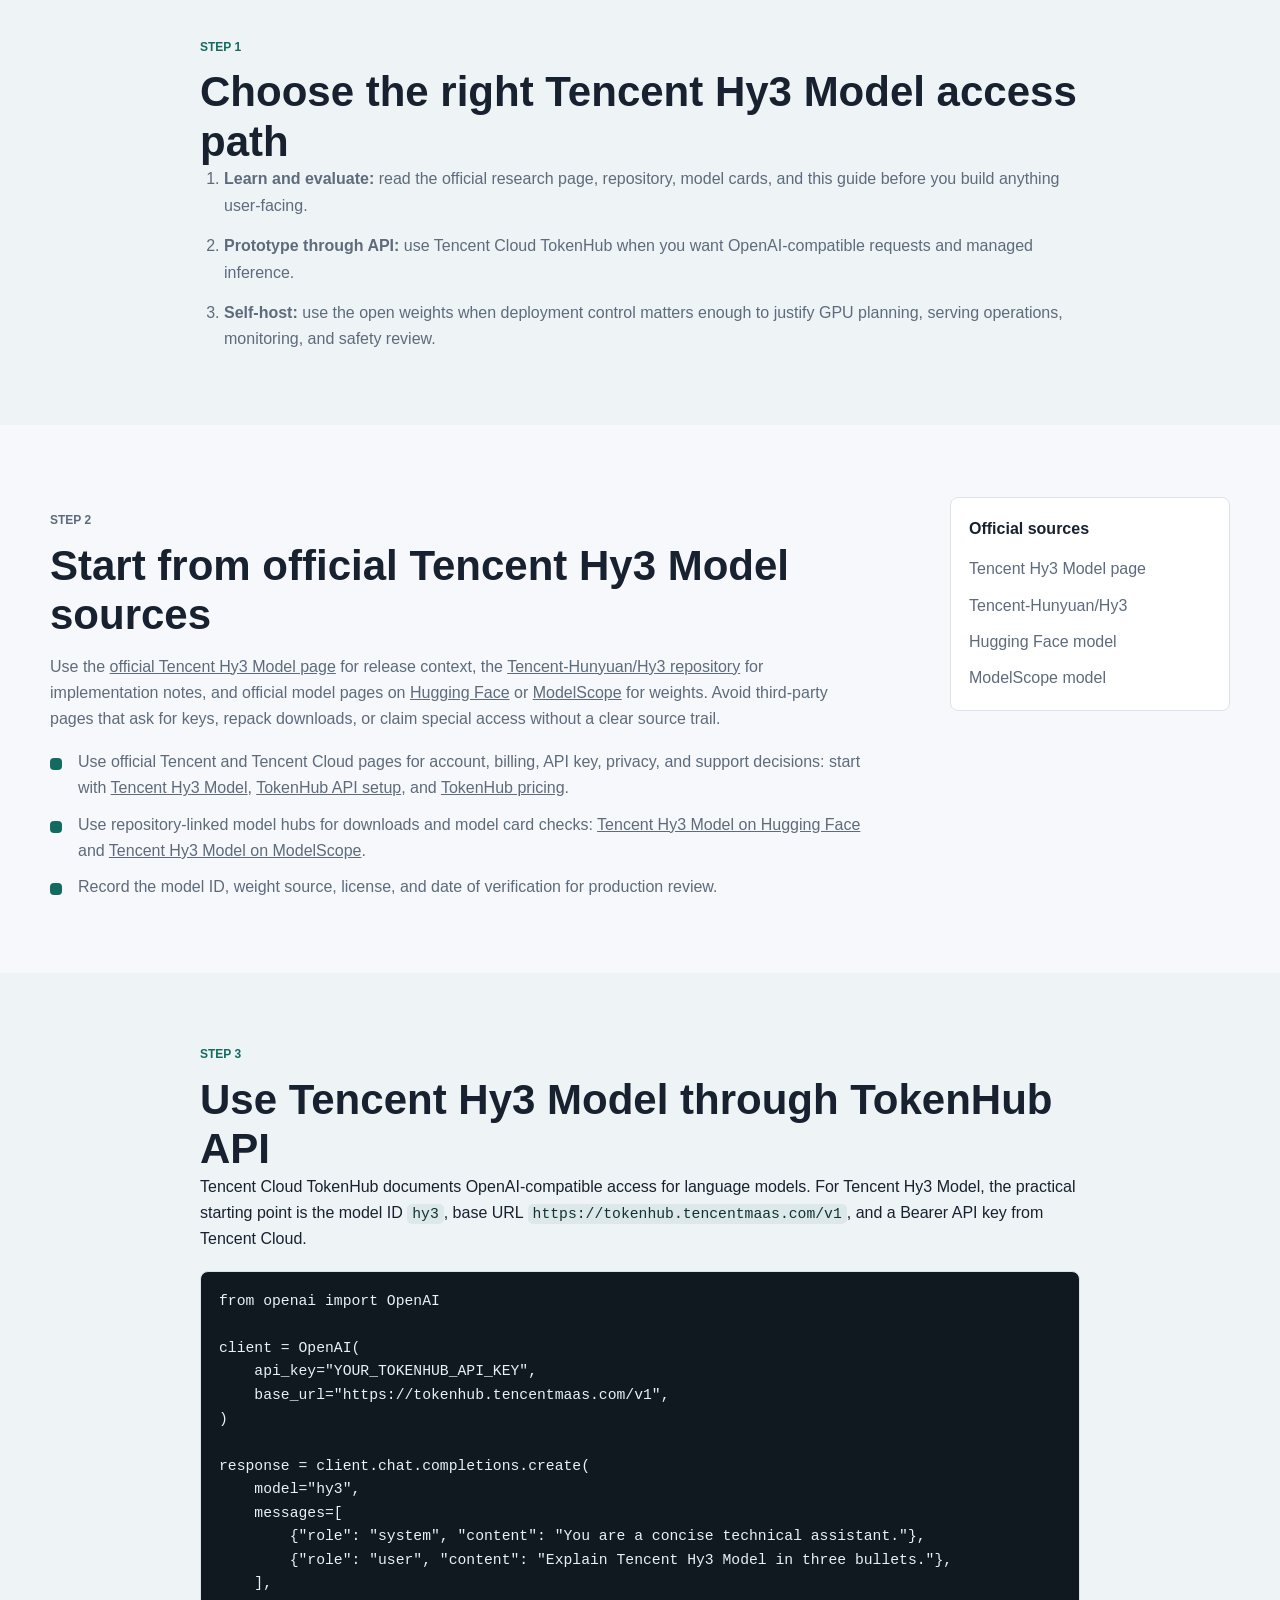
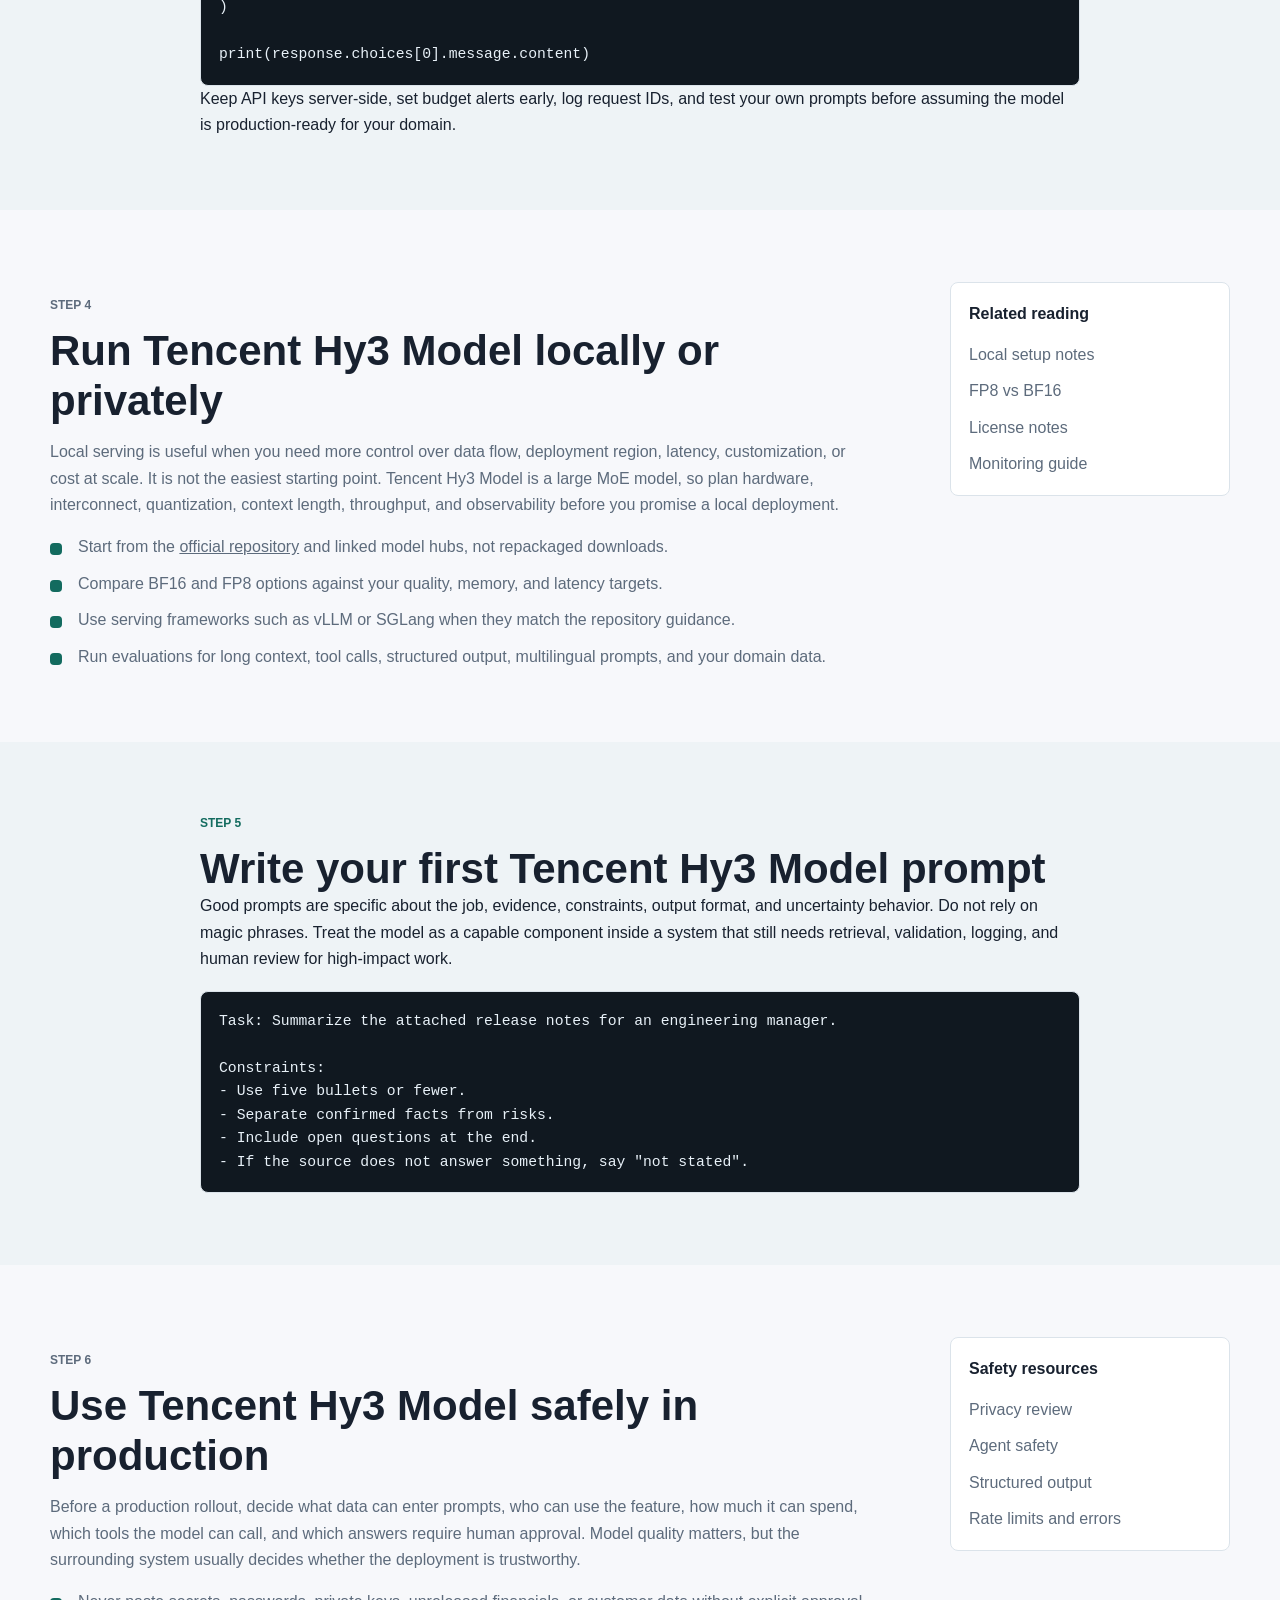
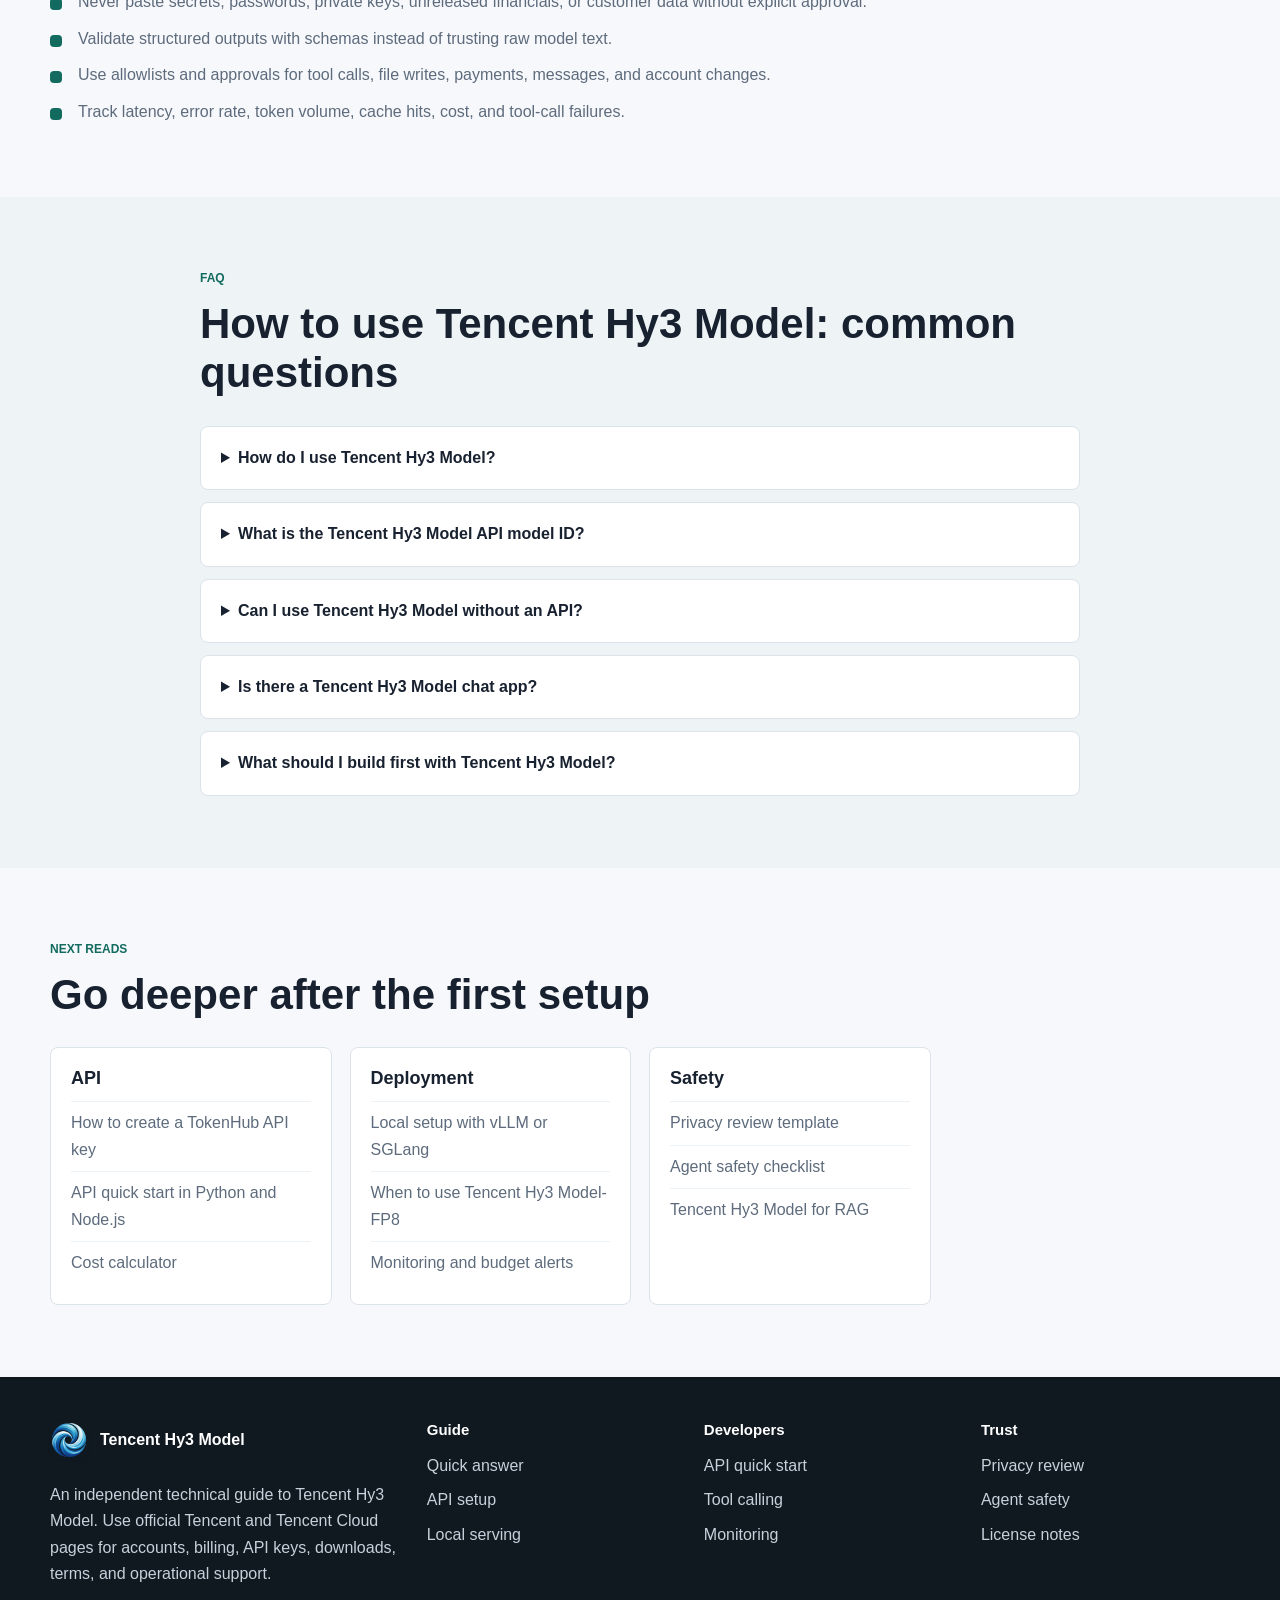
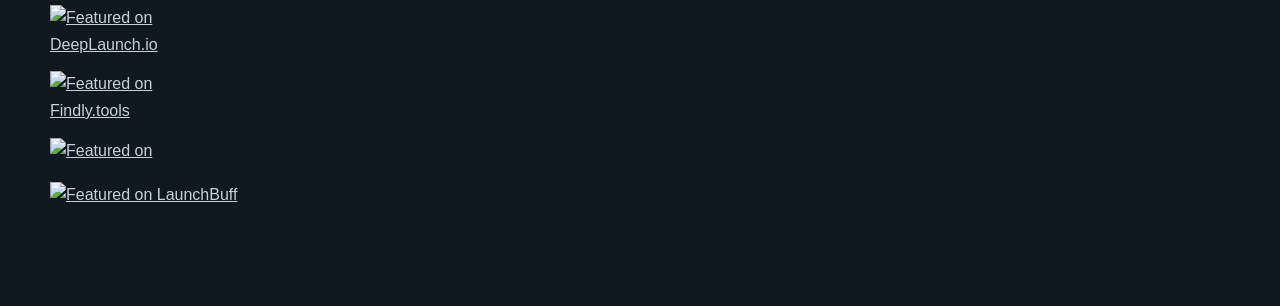
==== commit 9feb8750: "Add LaunchBuff footer badge" ====
--- a/guide/how-to-use-tencent-hy3-model/index.html
+++ b/guide/how-to-use-tencent-hy3-model/index.html
@@ -429,6 +429,9 @@
           <a href="https://dailypings.com/p/tencent-hy3-model-guide" target="_blank" rel="noopener" title="Featured on DailyPings">
             <img src="https://dailypings.com/badge.svg" alt="Featured on DailyPings" width="179" height="32">
           </a>
+          <a href="https://launchbuff.com" target="_blank" rel="noopener noreferrer" title="Featured on LaunchBuff">
+            <img src="https://launchbuff.com/badge-featured-dark.svg" alt="Featured on LaunchBuff" width="256" height="80">
+          </a>
         </div>
       </div>
       <nav aria-label="Guide links">
